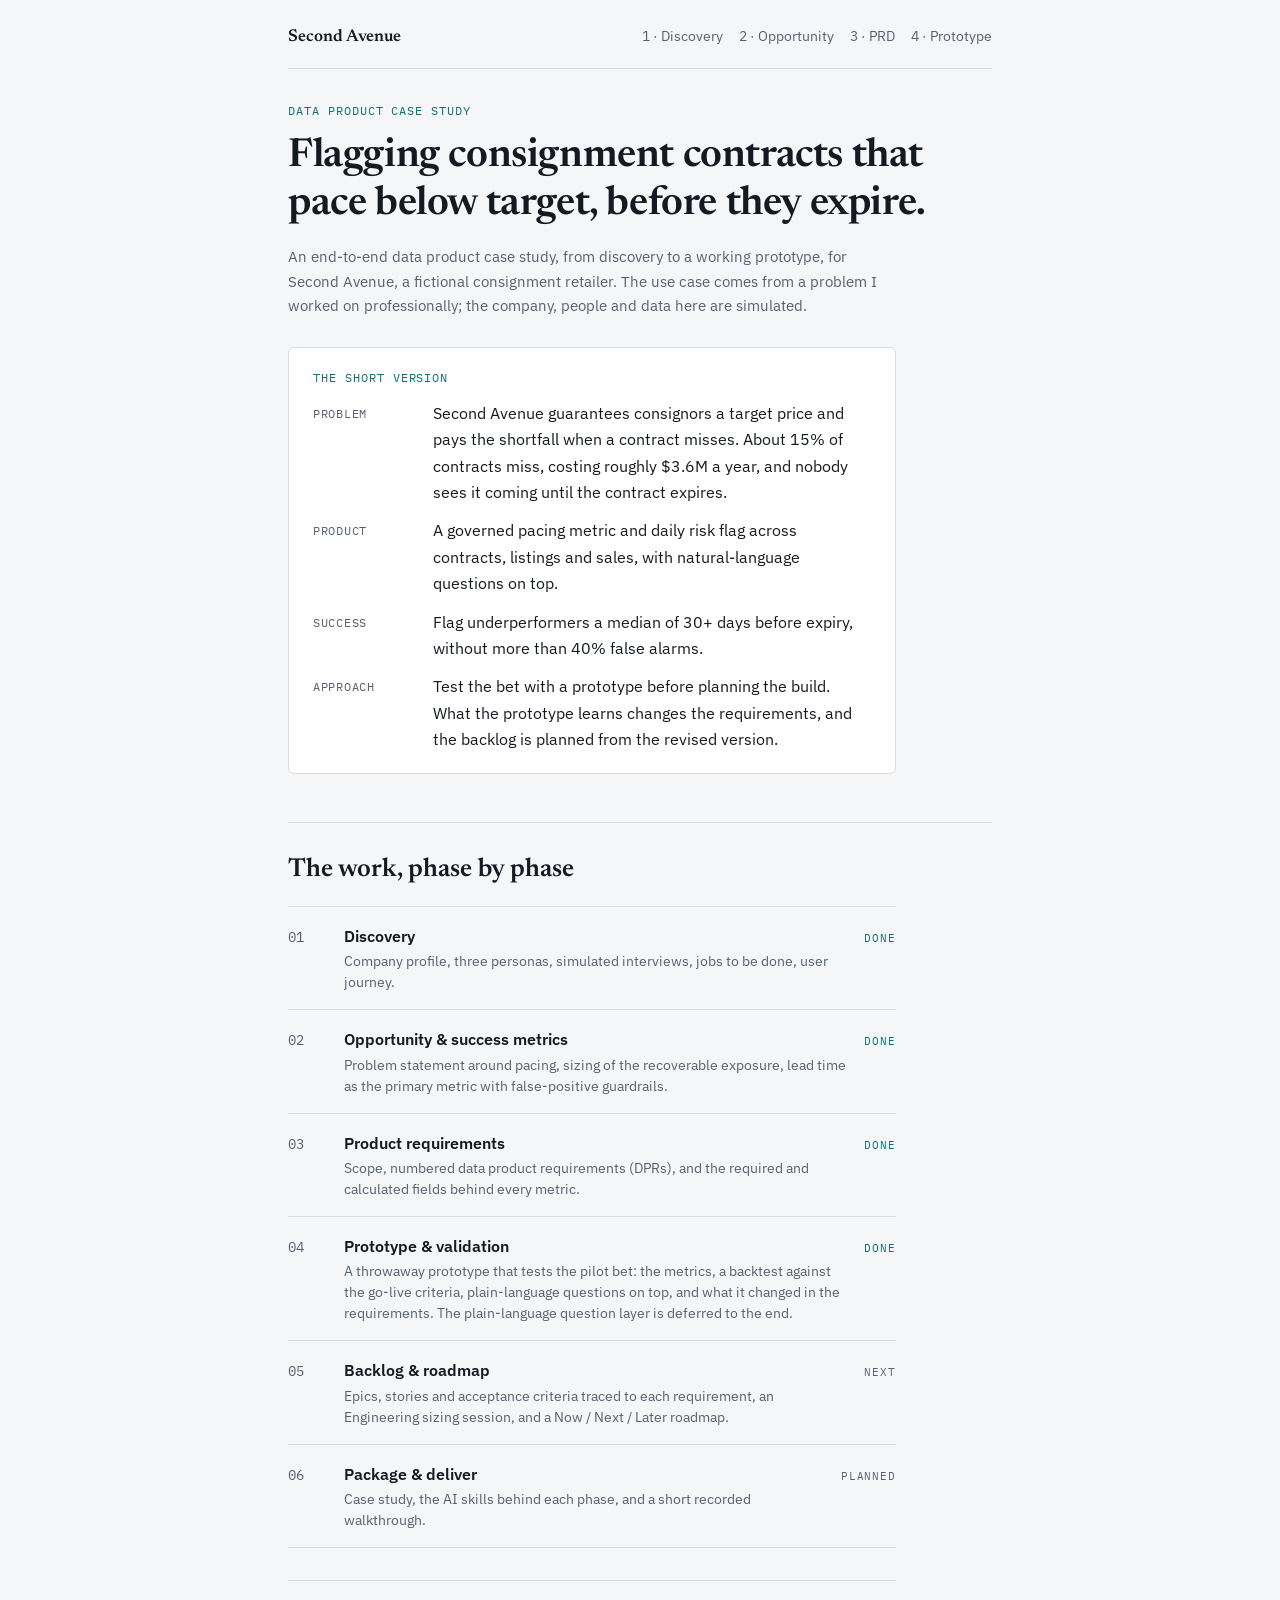
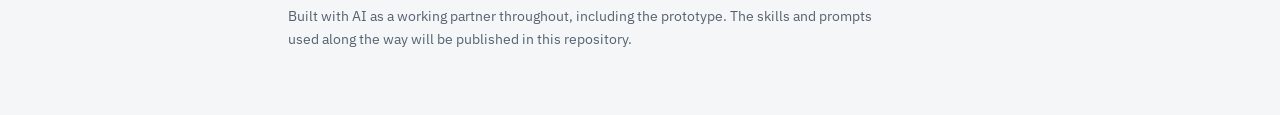
==== docs/index.html @ 183a0d91 "Defer the question layer to the end; Phase 4 done, Phase 5 next Co-Authored-By: Claude Opus 5.5 <nor" ====
<!doctype html>
<html lang="en">
<head>
<meta charset="utf-8">
<meta name="viewport" content="width=device-width, initial-scale=1">
<title>Second Avenue | Data product case study</title>
<meta name="description" content="A data product case study, from discovery to a working prototype: flagging consignment contracts that pace below target before they expire.">
<link rel="preconnect" href="https://fonts.googleapis.com">
<link rel="preconnect" href="https://fonts.gstatic.com" crossorigin>
<link rel="stylesheet" href="https://fonts.googleapis.com/css2?family=IBM+Plex+Mono:wght@400;500&family=IBM+Plex+Sans:wght@400;500;600&family=Newsreader:opsz,wght@6..72,500;6..72,600&display=swap">
<link rel="stylesheet" href="assets/site.css">
<style>
.phases { list-style: none; padding: 0; margin: 0; display: flex; flex-direction: column; gap: 0; border-top: 1px solid var(--rule); }
.phases li { display: grid; grid-template-columns: 2.5rem minmax(0, 1fr) auto; gap: 0.25rem 1rem; padding: 1rem 0; border-bottom: 1px solid var(--rule); align-items: baseline; }
.phases .n { font-family: var(--font-mono); font-size: 0.875rem; color: var(--muted); }
.phases .t { font-weight: 600; }
.phases .t a { color: var(--fg); text-decoration: none; }
.phases .t a:hover { color: var(--accent); }
.phases .d { display: block; font-size: 0.875rem; color: var(--muted); line-height: 1.5; margin-top: 0.125rem; font-weight: 400; }
.phases .s { font-family: var(--font-mono); font-size: 0.6875rem; letter-spacing: 0.08em; text-transform: uppercase; color: var(--muted); white-space: nowrap; }
.phases .s.done { color: var(--accent); }
</style>
</head>
<body>
<main class="page">
  <nav class="sitenav" aria-label="Case study">
    <a class="home" href="index.html">Second Avenue</a>
    <a href="phase-1-discovery.html">1 · Discovery</a>
    <a href="phase-2-opportunity.html">2 · Opportunity</a>
    <a href="phase-3-prd.html">3 · PRD</a>
    <a href="phase-4-prototype.html">4 · Prototype</a>
  </nav>

  <header>
    <p class="eyebrow">Data product case study</p>
    <h1>Flagging consignment contracts that pace below target, before they expire.</h1>
    <p class="note">An end-to-end data product case study, from discovery to a working prototype, for Second Avenue, a fictional consignment retailer. The use case comes from a problem I worked on professionally; the company, people and data here are simulated.</p>
  </header>

  <aside class="tldr" aria-labelledby="tldr-h">
    <p class="label" id="tldr-h">The short version</p>
    <dl>
      <dt>Problem</dt>
      <dd>Second Avenue guarantees consignors a target price and pays the shortfall when a contract misses. About 15% of contracts miss, costing roughly $3.6M a year, and nobody sees it coming until the contract expires.</dd>
      <dt>Product</dt>
      <dd>A governed pacing metric and daily risk flag across contracts, listings and sales, with natural-language questions on top.</dd>
      <dt>Success</dt>
      <dd>Flag underperformers a median of 30+ days before expiry, without more than 40% false alarms.</dd>
      <dt>Approach</dt>
      <dd>Test the bet with a prototype before planning the build. What the prototype learns changes the requirements, and the backlog is planned from the revised version.</dd>
    </dl>
  </aside>

  <section class="section" aria-labelledby="phases-h">
    <h2 id="phases-h">The work, phase by phase</h2>
    <ol class="phases">
      <li><span class="n">01</span><span class="t"><a href="phase-1-discovery.html">Discovery</a><span class="d">Company profile, three personas, simulated interviews, jobs to be done, user journey.</span></span><span class="s done">Done</span></li>
      <li><span class="n">02</span><span class="t"><a href="phase-2-opportunity.html">Opportunity &amp; success metrics</a><span class="d">Problem statement around pacing, sizing of the recoverable exposure, lead time as the primary metric with false-positive guardrails.</span></span><span class="s done">Done</span></li>
      <li><span class="n">03</span><span class="t"><a href="phase-3-prd.html">Product requirements</a><span class="d">Scope, numbered data product requirements (DPRs), and the required and calculated fields behind every metric.</span></span><span class="s done">Done</span></li>
      <li><span class="n">04</span><span class="t"><a href="phase-4-prototype.html">Prototype &amp; validation</a><span class="d">A throwaway prototype that tests the pilot bet: the metrics, a backtest against the go-live criteria, plain-language questions on top, and what it changed in the requirements. The plain-language question layer is deferred to the end.</span></span><span class="s done">Done</span></li>
      <li><span class="n">05</span><span class="t">Backlog &amp; roadmap<span class="d">Epics, stories and acceptance criteria traced to each requirement, an Engineering sizing session, and a Now / Next / Later roadmap.</span></span><span class="s">Next</span></li>
      <li><span class="n">06</span><span class="t">Package &amp; deliver<span class="d">Case study, the AI skills behind each phase, and a short recorded walkthrough.</span></span><span class="s">Planned</span></li>
    </ol>
  </section>

  <p class="foot">Built with AI as a working partner throughout, including the prototype. The skills and prompts used along the way will be published in this repository.</p>
</main>
</body>
</html>
---- docs/assets/site.css ----
/* Second Avenue case study: shared styles for every phase page.
   One reading column for argument, full column width for tables and figures, numbers in mono. */
:root {
  --bg: #F4F6F8;
  --surface: #FFFFFF;
  --fg: #151A22;
  --muted: #566170;
  --rule: #D6DCE4;
  --accent: #0E6F73;
  --accent-soft: #DDF0F0;
  --risk: #B8412B;
  --risk-soft: #F8E4DF;
  --bar-total: #9DA9B8;
  --font-display: "Newsreader", Georgia, "Times New Roman", serif;
  --font-body: "IBM Plex Sans", system-ui, -apple-system, "Segoe UI", sans-serif;
  --font-mono: "IBM Plex Mono", ui-monospace, "SFMono-Regular", Menlo, Consolas, monospace;
  color-scheme: light;
}
@media (prefers-color-scheme: dark) {
  :root:not([data-theme="light"]) {
    --bg: #0E1319; --surface: #161D26; --fg: #E7ECF2; --muted: #9AA6B5; --rule: #273241;
    --accent: #52C4C4; --accent-soft: #12302F; --risk: #F0876F; --risk-soft: #3A1E18; --bar-total: #4A586B;
    color-scheme: dark;
  }
}
:root[data-theme="dark"] {
  --bg: #0E1319; --surface: #161D26; --fg: #E7ECF2; --muted: #9AA6B5; --rule: #273241;
  --accent: #52C4C4; --accent-soft: #12302F; --risk: #F0876F; --risk-soft: #3A1E18; --bar-total: #4A586B;
  color-scheme: dark;
}

*, *::before, *::after { box-sizing: border-box; }
html { -webkit-text-size-adjust: 100%; }
body { margin: 0; background: var(--bg); color: var(--fg); font-family: var(--font-body); font-size: 16px; line-height: 1.65; }
img, svg { max-width: 100%; }
.page { width: 100%; max-width: 46rem; margin: 0 auto; padding: 1.5rem 16px 4rem; }

/* Site nav */
.sitenav { display: flex; flex-wrap: wrap; gap: 0.25rem 1rem; align-items: baseline; padding-bottom: 1rem; margin-bottom: 2rem; border-bottom: 1px solid var(--rule); font-size: 0.875rem; }
.sitenav .home { font-family: var(--font-display); font-weight: 600; font-size: 1.0625rem; color: var(--fg); text-decoration: none; margin-right: auto; }
.sitenav a { color: var(--muted); text-decoration: none; }
.sitenav a:hover { color: var(--accent); }
.sitenav a[aria-current="page"] { color: var(--accent); font-weight: 500; }

.eyebrow { font-family: var(--font-mono); font-size: 0.75rem; letter-spacing: 0.08em; text-transform: uppercase; color: var(--accent); margin: 0 0 0.75rem; }
h1, h2, h3 { font-family: var(--font-display); font-weight: 600; text-wrap: balance; margin: 0; line-height: 1.2; }
h1 { font-size: clamp(1.75rem, 5.2vw, 2.5rem); letter-spacing: -0.01em; }
h2 { font-size: 1.625rem; padding-top: 2rem; border-top: 1px solid var(--rule); }
h3 { font-size: 1.125rem; font-weight: 500; }
h4 { font-size: 0.9375rem; font-weight: 600; margin: 0; }
p { margin: 0; }
a { color: var(--accent); text-underline-offset: 0.15em; }
a:focus-visible, button:focus-visible, summary:focus-visible { outline: 2px solid var(--accent); outline-offset: 3px; }
strong { font-weight: 600; }

.note { color: var(--muted); font-size: 0.9375rem; margin-top: 1rem; max-width: 38rem; }
.section { display: flex; flex-direction: column; gap: 1rem; margin-top: 3rem; }
.section > p, .section > ul, .section > ol, .section > h3 { max-width: 38rem; }
.section > h3 { margin-top: 0.75rem; }
.section > h2 { margin-bottom: 0.25rem; }

/* TL;DR panel */
.tldr { margin-top: 1.75rem; background: var(--surface); border: 1px solid var(--rule); border-radius: 6px; padding: 1.25rem 1.5rem; max-width: 38rem; }
.tldr .label { font-family: var(--font-mono); font-size: 0.75rem; letter-spacing: 0.08em; text-transform: uppercase; color: var(--accent); margin: 0 0 0.75rem; }
.tldr dl { display: grid; grid-template-columns: 6.5rem minmax(0, 1fr); gap: 0.75rem 1rem; margin: 0; }
.tldr dt { font-family: var(--font-mono); font-size: 0.75rem; letter-spacing: 0.06em; text-transform: uppercase; color: var(--muted); padding-top: 0.25rem; }
.tldr dd { margin: 0; min-width: 0; }
@media (max-width: 34rem) { .tldr dl { grid-template-columns: minmax(0, 1fr); gap: 0.125rem; } .tldr dd { margin-bottom: 0.75rem; } .tldr dd:last-child { margin-bottom: 0; } }

/* Callouts */
/* Revision panel: what changed on a page after later evidence */
.revision { margin-top: 1rem; border-left: 3px solid var(--accent); background: var(--accent-soft); border-radius: 0 6px 6px 0; padding: 1rem 1.25rem; max-width: 38rem; display: flex; flex-direction: column; gap: 0.5rem; font-size: 0.9375rem; }
.revision .label { font-family: var(--font-mono); font-size: 0.75rem; letter-spacing: 0.08em; text-transform: uppercase; color: var(--accent); margin: 0; }
.revision ul { gap: 0.25rem; }
.revision.archived { margin: 0 0 1.5rem; border-left-color: var(--muted); background: var(--surface); }
.revision.archived .label { color: var(--muted); }

.hmw { background: var(--accent-soft); padding: 1.25rem 1.5rem; border-radius: 4px; max-width: 38rem; margin-top: 0.5rem; }
.hmw .lead { color: var(--accent); }
.hmw p { font-family: var(--font-display); font-size: 1.25rem; line-height: 1.45; font-weight: 500; }
blockquote { margin: 0; padding: 0.25rem 0 0.25rem 1.25rem; border-left: 3px solid var(--accent); max-width: 38rem; }
blockquote p { font-family: var(--font-display); font-size: 1.1875rem; line-height: 1.5; }
.takeaway { color: var(--muted); font-size: 0.9375rem; max-width: 38rem; }

/* Cards */
.cards { display: grid; grid-template-columns: repeat(auto-fit, minmax(13rem, 1fr)); gap: 0.75rem; }
.card { background: var(--surface); border: 1px solid var(--rule); border-radius: 6px; padding: 1rem 1.125rem; display: flex; flex-direction: column; gap: 0.5rem; min-width: 0; }
.card .tag { font-family: var(--font-mono); font-size: 0.6875rem; letter-spacing: 0.08em; text-transform: uppercase; color: var(--muted); }
.card p, .card li { font-size: 0.9375rem; }
.card ul { gap: 0.25rem; }

/* Tables */
.scroll { overflow-x: auto; max-width: 100%; }
table { border-collapse: collapse; width: 100%; font-size: 0.9375rem; }
th, td { text-align: left; padding: 0.625rem 1rem 0.625rem 0; border-bottom: 1px solid var(--rule); vertical-align: top; }
th { font-family: var(--font-mono); font-size: 0.75rem; letter-spacing: 0.06em; text-transform: uppercase; font-weight: 500; color: var(--muted); }
td.num, th.num { text-align: right; font-family: var(--font-mono); font-variant-numeric: tabular-nums; white-space: nowrap; padding-right: 0; }
td.how { color: var(--muted); }
th.how, td.how { padding-left: 1.5rem; }
td code, p code, li code { font-family: var(--font-mono); font-size: 0.8125rem; background: var(--surface); border: 1px solid var(--rule); border-radius: 3px; padding: 0 0.25rem; }

ul, ol { padding-left: 1.25rem; margin: 0; display: flex; flex-direction: column; gap: 0.5rem; }
details { max-width: 100%; border: 1px solid var(--rule); border-radius: 6px; background: var(--surface); }
summary { cursor: pointer; padding: 0.75rem 1rem; font-weight: 500; font-size: 0.9375rem; }
details > .inner { padding: 0 1rem 1rem; display: flex; flex-direction: column; gap: 1rem; }
pre { margin: 0; padding: 0 1rem 1rem; overflow-x: auto; font-family: var(--font-mono); font-size: 0.8125rem; line-height: 1.6; }

figure { margin: 0; display: flex; flex-direction: column; gap: 0.5rem; }
figcaption, .caption { font-size: 0.8125rem; color: var(--muted); }

/* Phase navigation at the foot of each page */
.pager { display: grid; grid-template-columns: 1fr 1fr; gap: 0.75rem; margin-top: 3rem; }
.pager a { display: flex; flex-direction: column; gap: 0.125rem; padding: 0.875rem 1rem; border: 1px solid var(--rule); border-radius: 6px; background: var(--surface); text-decoration: none; color: var(--fg); min-width: 0; }
.pager a:hover { border-color: var(--accent); }
.pager .dir { font-family: var(--font-mono); font-size: 0.6875rem; letter-spacing: 0.08em; text-transform: uppercase; color: var(--muted); }
.pager .next { text-align: right; grid-column: 2; }
.foot { margin-top: 2rem; padding-top: 1.5rem; border-top: 1px solid var(--rule); color: var(--muted); font-size: 0.875rem; max-width: 38rem; }
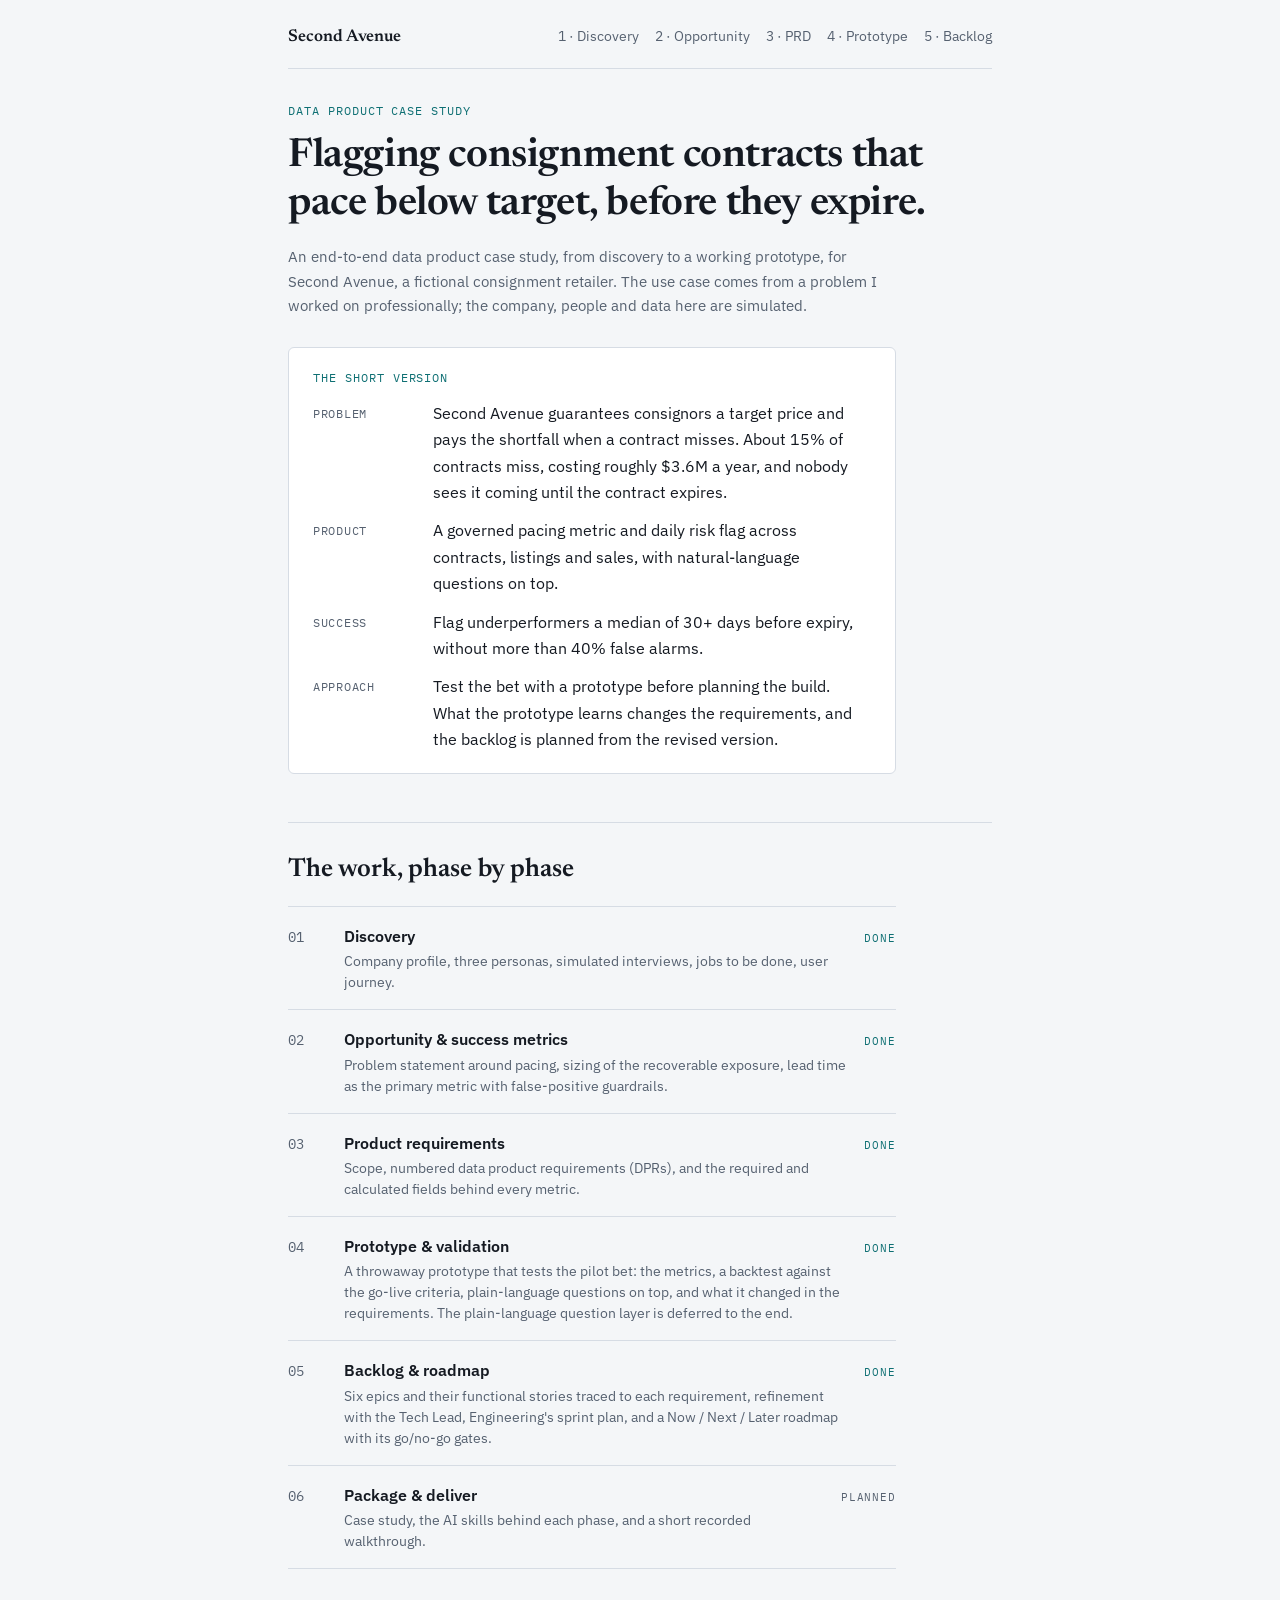
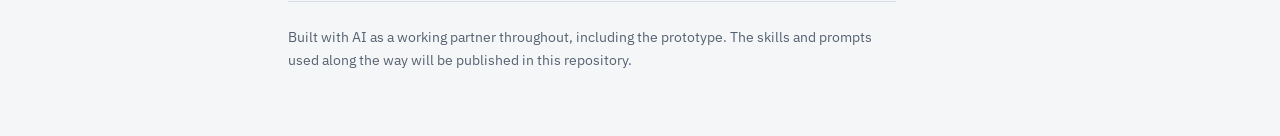
==== commit 8c5eee17: "Phase 5: backlog and roadmap Six epics and fifteen functional stories planned from the revised PRD, " ====
--- a/docs/index.html
+++ b/docs/index.html
@@ -29,6 +29,7 @@
     <a href="phase-2-opportunity.html">2 · Opportunity</a>
     <a href="phase-3-prd.html">3 · PRD</a>
     <a href="phase-4-prototype.html">4 · Prototype</a>
+    <a href="phase-5-backlog-roadmap.html">5 · Backlog</a>
   </nav>
 
   <header>
@@ -58,7 +59,7 @@
       <li><span class="n">02</span><span class="t"><a href="phase-2-opportunity.html">Opportunity &amp; success metrics</a><span class="d">Problem statement around pacing, sizing of the recoverable exposure, lead time as the primary metric with false-positive guardrails.</span></span><span class="s done">Done</span></li>
       <li><span class="n">03</span><span class="t"><a href="phase-3-prd.html">Product requirements</a><span class="d">Scope, numbered data product requirements (DPRs), and the required and calculated fields behind every metric.</span></span><span class="s done">Done</span></li>
       <li><span class="n">04</span><span class="t"><a href="phase-4-prototype.html">Prototype &amp; validation</a><span class="d">A throwaway prototype that tests the pilot bet: the metrics, a backtest against the go-live criteria, plain-language questions on top, and what it changed in the requirements. The plain-language question layer is deferred to the end.</span></span><span class="s done">Done</span></li>
-      <li><span class="n">05</span><span class="t">Backlog &amp; roadmap<span class="d">Epics, stories and acceptance criteria traced to each requirement, an Engineering sizing session, and a Now / Next / Later roadmap.</span></span><span class="s">Next</span></li>
+      <li><span class="n">05</span><span class="t"><a href="phase-5-backlog-roadmap.html">Backlog &amp; roadmap</a><span class="d">Six epics and their functional stories traced to each requirement, refinement with the Tech Lead, Engineering's sprint plan, and a Now / Next / Later roadmap with its go/no-go gates.</span></span><span class="s done">Done</span></li>
       <li><span class="n">06</span><span class="t">Package &amp; deliver<span class="d">Case study, the AI skills behind each phase, and a short recorded walkthrough.</span></span><span class="s">Planned</span></li>
     </ol>
   </section>
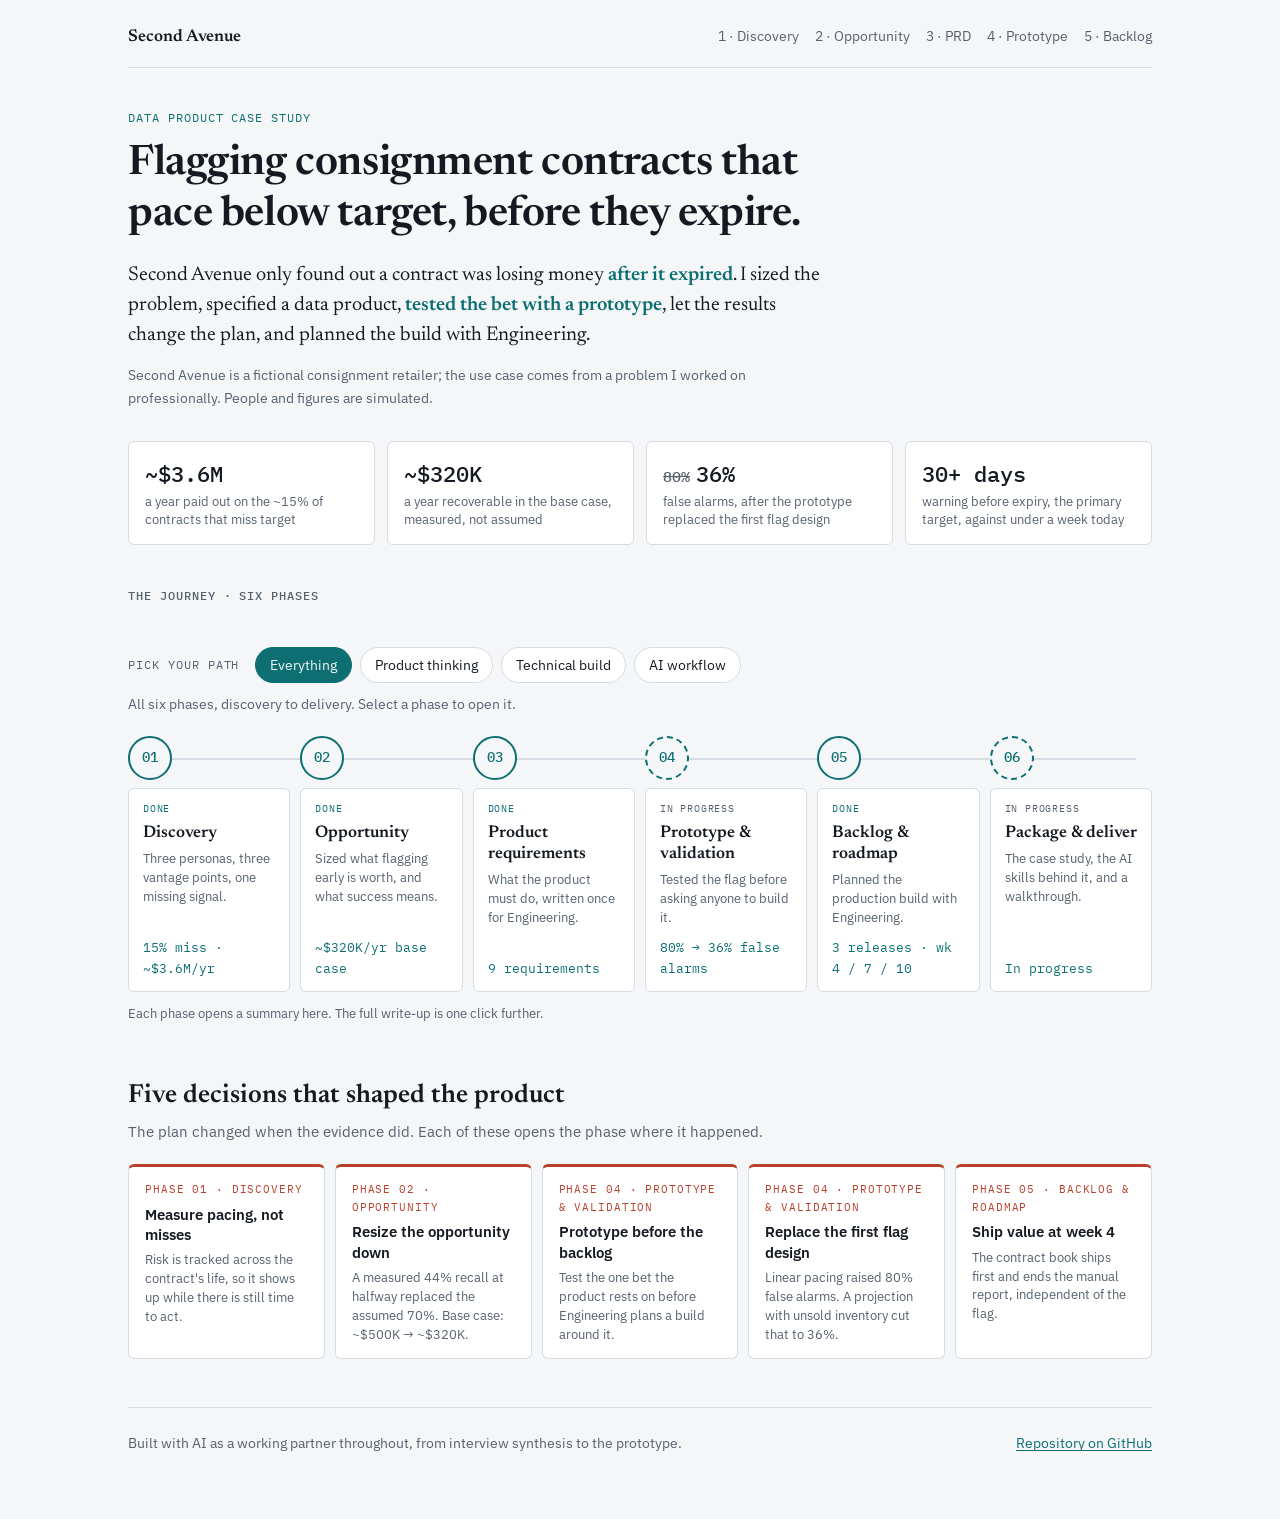
==== commit fea0c64d: "Landing page: journey map with expandable phases, reading paths and key decisions Co-Authored-By: Cl" ====
--- a/docs/index.html
+++ b/docs/index.html
@@ -3,22 +3,155 @@
 <head>
 <meta charset="utf-8">
 <meta name="viewport" content="width=device-width, initial-scale=1">
-<title>Second Avenue | Data product case study</title>
+<title>Second Avenue Case Study</title>
 <meta name="description" content="A data product case study, from discovery to a working prototype: flagging consignment contracts that pace below target before they expire.">
 <link rel="preconnect" href="https://fonts.googleapis.com">
 <link rel="preconnect" href="https://fonts.gstatic.com" crossorigin>
 <link rel="stylesheet" href="https://fonts.googleapis.com/css2?family=IBM+Plex+Mono:wght@400;500&family=IBM+Plex+Sans:wght@400;500;600&family=Newsreader:opsz,wght@6..72,500;6..72,600&display=swap">
-<link rel="stylesheet" href="assets/site.css">
 <style>
-.phases { list-style: none; padding: 0; margin: 0; display: flex; flex-direction: column; gap: 0; border-top: 1px solid var(--rule); }
-.phases li { display: grid; grid-template-columns: 2.5rem minmax(0, 1fr) auto; gap: 0.25rem 1rem; padding: 1rem 0; border-bottom: 1px solid var(--rule); align-items: baseline; }
-.phases .n { font-family: var(--font-mono); font-size: 0.875rem; color: var(--muted); }
-.phases .t { font-weight: 600; }
-.phases .t a { color: var(--fg); text-decoration: none; }
-.phases .t a:hover { color: var(--accent); }
-.phases .d { display: block; font-size: 0.875rem; color: var(--muted); line-height: 1.5; margin-top: 0.125rem; font-weight: 400; }
-.phases .s { font-family: var(--font-mono); font-size: 0.6875rem; letter-spacing: 0.08em; text-transform: uppercase; color: var(--muted); white-space: nowrap; }
-.phases .s.done { color: var(--accent); }
+/* Tokens match assets/site.css so the landing page and phase pages read as one site. */
+:root {
+  --bg: #F4F6F8; --surface: #FFFFFF; --fg: #151A22; --muted: #566170; --rule: #D6DCE4;
+  --accent: #0E6F73; --accent-soft: #DDF0F0; --risk: #B8412B; --risk-soft: #F8E4DF;
+  --font-display: "Newsreader", Georgia, "Times New Roman", serif;
+  --font-body: "IBM Plex Sans", system-ui, -apple-system, "Segoe UI", sans-serif;
+  --font-mono: "IBM Plex Mono", ui-monospace, "SFMono-Regular", Menlo, Consolas, monospace;
+  color-scheme: light;
+}
+@media (prefers-color-scheme: dark) {
+  :root:not([data-theme="light"]) {
+    --bg: #0E1319; --surface: #161D26; --fg: #E7ECF2; --muted: #9AA6B5; --rule: #273241;
+    --accent: #52C4C4; --accent-soft: #12302F; --risk: #F0876F; --risk-soft: #3A1E18;
+    color-scheme: dark;
+  }
+}
+:root[data-theme="dark"] {
+  --bg: #0E1319; --surface: #161D26; --fg: #E7ECF2; --muted: #9AA6B5; --rule: #273241;
+  --accent: #52C4C4; --accent-soft: #12302F; --risk: #F0876F; --risk-soft: #3A1E18;
+  color-scheme: dark;
+}
+*, *::before, *::after { box-sizing: border-box; }
+html { -webkit-text-size-adjust: 100%; }
+body { margin: 0; background: var(--bg); color: var(--fg); font-family: var(--font-body); font-size: 16px; line-height: 1.6; }
+p { margin: 0; }
+a { color: var(--accent); text-underline-offset: 0.15em; }
+a:focus-visible, button:focus-visible { outline: 2px solid var(--accent); outline-offset: 3px; }
+h1, h2, h3 { font-family: var(--font-display); font-weight: 600; text-wrap: balance; margin: 0; line-height: 1.2; }
+.mono { font-family: var(--font-mono); }
+.label { font-family: var(--font-mono); font-size: 0.75rem; letter-spacing: 0.08em; text-transform: uppercase; color: var(--muted); }
+
+.page { width: 100%; max-width: 66rem; margin: 0 auto; padding: 1.5rem 16px 4rem; }
+.sitenav { display: flex; flex-wrap: wrap; gap: 0.25rem 1rem; align-items: baseline; padding-bottom: 1rem; margin-bottom: 2.5rem; border-bottom: 1px solid var(--rule); font-size: 0.875rem; }
+.sitenav .home { font-family: var(--font-display); font-weight: 600; font-size: 1.0625rem; color: var(--fg); text-decoration: none; margin-right: auto; }
+.sitenav a { color: var(--muted); text-decoration: none; }
+.sitenav a:hover { color: var(--accent); }
+
+/* Header + story */
+.eyebrow { font-family: var(--font-mono); font-size: 0.75rem; letter-spacing: 0.08em; text-transform: uppercase; color: var(--accent); margin-bottom: 0.75rem; }
+h1 { font-size: clamp(1.75rem, 4.6vw, 2.625rem); letter-spacing: -0.01em; max-width: 44rem; }
+.story { margin-top: 1.25rem; max-width: 44rem; font-family: var(--font-display); font-size: 1.25rem; line-height: 1.5; color: var(--fg); }
+.story b { font-weight: 600; color: var(--accent); }
+.fine { margin-top: 0.875rem; color: var(--muted); font-size: 0.875rem; max-width: 44rem; }
+
+/* Headline numbers */
+.kpis { display: grid; grid-template-columns: repeat(4, minmax(0, 1fr)); gap: 0.75rem; margin-top: 2rem; }
+.kpi { background: var(--surface); border: 1px solid var(--rule); border-radius: 6px; padding: 0.875rem 1rem; min-width: 0; }
+.kpi .v { font-family: var(--font-mono); font-size: 1.375rem; font-weight: 500; font-variant-numeric: tabular-nums; }
+.kpi .v .was { color: var(--muted); font-size: 0.9375rem; text-decoration: line-through; margin-right: 0.375rem; }
+.kpi .k { font-size: 0.8125rem; color: var(--muted); line-height: 1.4; margin-top: 0.125rem; }
+@media (max-width: 52rem) { .kpis { grid-template-columns: repeat(2, minmax(0, 1fr)); } }
+
+/* Path picker */
+.paths { margin-top: 2.75rem; display: flex; flex-wrap: wrap; align-items: center; gap: 0.5rem; }
+.paths .label { margin-right: 0.5rem; }
+.chip { font: inherit; font-size: 0.875rem; padding: 0.375rem 0.875rem; border-radius: 999px; border: 1px solid var(--rule); background: var(--surface); color: var(--fg); cursor: pointer; }
+.chip:hover { border-color: var(--accent); }
+.chip[aria-pressed="true"] { background: var(--accent); border-color: var(--accent); color: var(--bg); }
+.path-note { margin-top: 0.625rem; font-size: 0.875rem; color: var(--muted); min-height: 1.4em; }
+
+/* Journey track */
+.track { list-style: none; margin: 1.25rem 0 0; padding: 0; display: grid; grid-template-columns: repeat(6, minmax(0, 1fr)); gap: 0.625rem; position: relative; }
+.track::before { content: ""; position: absolute; left: 1rem; right: 1rem; top: 1.375rem; height: 2px; background: var(--rule); z-index: 0; }
+.node { position: relative; z-index: 1; min-width: 0; transition: opacity 0.2s; }
+.node button { all: unset; box-sizing: border-box; cursor: pointer; display: flex; flex-direction: column; gap: 0.5rem; width: 100%; height: 100%; }
+.node .dot { width: 2.75rem; height: 2.75rem; border-radius: 50%; display: grid; place-items: center; background: var(--bg); border: 2px solid var(--accent); color: var(--accent); font-family: var(--font-mono); font-size: 0.875rem; font-weight: 500; }
+.node[data-status="active"] .dot { border-style: dashed; }
+.node .body { background: var(--surface); border: 1px solid var(--rule); border-radius: 6px; padding: 0.75rem 0.875rem; display: flex; flex-direction: column; gap: 0.375rem; flex: 1; }
+.node .name { font-family: var(--font-display); font-weight: 600; font-size: 1.0625rem; line-height: 1.25; }
+.node .out { font-size: 0.8125rem; color: var(--muted); line-height: 1.45; }
+.node .num { font-family: var(--font-mono); font-size: 0.8125rem; color: var(--accent); font-variant-numeric: tabular-nums; margin-top: auto; padding-top: 0.25rem; }
+.node .st { font-family: var(--font-mono); font-size: 0.625rem; letter-spacing: 0.08em; text-transform: uppercase; color: var(--muted); }
+.node[data-status="done"] .st { color: var(--accent); }
+.node button:hover .body { border-color: var(--accent); }
+.node button[aria-expanded="true"] .body { border-color: var(--accent); box-shadow: 0 0 0 1px var(--accent); }
+.node button[aria-expanded="true"] .dot { background: var(--accent); color: var(--bg); }
+.node.dim { opacity: 0.35; }
+.hint { margin-top: 0.75rem; font-size: 0.8125rem; color: var(--muted); }
+
+/* Expanded panel */
+.panel { position: relative; z-index: 2; margin-top: 1rem; background: var(--surface); border: 1px solid var(--accent); border-radius: 8px; padding: 1.5rem; display: grid; grid-template-columns: minmax(0, 1.25fr) minmax(0, 1fr); gap: 1.5rem 2rem; }
+.panel[hidden] { display: none; }
+.panel .head { grid-column: 1 / -1; display: flex; align-items: baseline; justify-content: space-between; gap: 1rem; }
+.panel h2 { font-size: 1.5rem; }
+.panel .close { font: inherit; font-size: 0.8125rem; background: none; border: 1px solid var(--rule); color: var(--muted); border-radius: 4px; padding: 0.25rem 0.625rem; cursor: pointer; flex-shrink: 0; }
+.panel .close:hover { color: var(--fg); border-color: var(--fg); }
+.panel h3 { font-family: var(--font-mono); font-size: 0.75rem; letter-spacing: 0.08em; text-transform: uppercase; color: var(--muted); font-weight: 500; margin-bottom: 0.5rem; }
+.panel ul { margin: 0; padding-left: 1.125rem; display: flex; flex-direction: column; gap: 0.375rem; font-size: 0.9375rem; }
+.panel .col { display: flex; flex-direction: column; gap: 1.25rem; min-width: 0; }
+.pivot { border-left: 3px solid var(--risk); background: var(--risk-soft); border-radius: 0 6px 6px 0; padding: 0.875rem 1rem; font-size: 0.9375rem; }
+.pivot .label { color: var(--risk); display: block; margin-bottom: 0.25rem; }
+.links { display: flex; flex-direction: column; gap: 0.375rem; font-size: 0.9375rem; }
+.links a { display: flex; justify-content: space-between; gap: 0.75rem; padding: 0.5rem 0.75rem; border: 1px solid var(--rule); border-radius: 4px; text-decoration: none; color: var(--fg); }
+.links a:hover { border-color: var(--accent); color: var(--accent); }
+.links a .kind { font-family: var(--font-mono); font-size: 0.6875rem; letter-spacing: 0.06em; text-transform: uppercase; color: var(--muted); align-self: center; white-space: nowrap; }
+.links .todo { padding: 0.5rem 0.75rem; border: 1px dashed var(--rule); border-radius: 4px; color: var(--muted); }
+.panel .nav { grid-column: 1 / -1; display: flex; justify-content: space-between; gap: 1rem; border-top: 1px solid var(--rule); padding-top: 1rem; }
+.panel .nav button { font: inherit; font-size: 0.875rem; background: none; border: none; color: var(--accent); cursor: pointer; padding: 0; }
+.panel .nav button[disabled] { visibility: hidden; }
+
+/* Mini visuals inside panels */
+.mini { display: flex; flex-direction: column; gap: 0.5rem; }
+.bars { display: flex; flex-direction: column; gap: 0.375rem; }
+.bar { display: grid; grid-template-columns: 7.5rem minmax(0, 1fr) 3.25rem; gap: 0.5rem; align-items: center; font-size: 0.8125rem; }
+.bar .track-b { height: 0.625rem; background: var(--bg); border-radius: 3px; overflow: hidden; }
+.bar .fill { height: 100%; background: var(--accent); border-radius: 3px; }
+.bar .fill.bad { background: var(--risk); }
+.bar .val { font-family: var(--font-mono); text-align: right; font-variant-numeric: tabular-nums; }
+.funnel { display: flex; align-items: stretch; gap: 0.25rem; font-size: 0.75rem; }
+.funnel div { flex: 1; background: var(--accent-soft); border-radius: 4px; padding: 0.5rem; text-align: center; display: flex; flex-direction: column; justify-content: center; min-width: 0; }
+.funnel b { font-family: var(--font-mono); font-size: 0.9375rem; font-weight: 500; color: var(--accent); }
+.releases { display: grid; grid-template-columns: repeat(10, minmax(0, 1fr)); gap: 2px; font-size: 0.6875rem; }
+.releases .wk { height: 0.75rem; background: var(--bg); border-radius: 2px; }
+.releases .wk.on { background: var(--accent-soft); }
+.releases .wk.ship { background: var(--accent); }
+.rel-key { display: grid; grid-template-columns: repeat(3, minmax(0, 1fr)); gap: 0.5rem; font-size: 0.75rem; color: var(--muted); }
+.rel-key b { display: block; font-family: var(--font-mono); color: var(--fg); font-weight: 500; }
+
+/* Decisions thread */
+.decisions { margin-top: 3.5rem; }
+.decisions h2 { font-size: 1.625rem; }
+.decisions .sub { color: var(--muted); font-size: 0.9375rem; margin-top: 0.5rem; max-width: 44rem; }
+.dlist { list-style: none; margin: 1.25rem 0 0; padding: 0; display: grid; grid-template-columns: repeat(5, minmax(0, 1fr)); gap: 0.625rem; }
+.dlist button { all: unset; box-sizing: border-box; cursor: pointer; display: flex; flex-direction: column; gap: 0.375rem; height: 100%; width: 100%; padding: 0.875rem 1rem; background: var(--surface); border: 1px solid var(--rule); border-top: 3px solid var(--risk); border-radius: 6px; }
+.dlist button:hover { border-color: var(--risk); }
+.dlist .ph { font-family: var(--font-mono); font-size: 0.6875rem; letter-spacing: 0.08em; text-transform: uppercase; color: var(--risk); }
+.dlist .t { font-weight: 600; font-size: 0.9375rem; line-height: 1.35; }
+.dlist .w { font-size: 0.8125rem; color: var(--muted); line-height: 1.45; }
+@media (max-width: 60rem) { .dlist { grid-template-columns: repeat(2, minmax(0, 1fr)); } }
+
+.foot { margin-top: 3rem; padding-top: 1.5rem; border-top: 1px solid var(--rule); color: var(--muted); font-size: 0.875rem; display: flex; flex-wrap: wrap; gap: 0.5rem 1.5rem; justify-content: space-between; }
+
+/* Narrow screens: the track becomes a vertical timeline and the panel opens under the tapped phase */
+@media (max-width: 52rem) {
+  .track { grid-template-columns: minmax(0, 1fr); gap: 0.5rem; }
+  .track::before { left: 1.375rem; right: auto; top: 1rem; bottom: 1rem; width: 2px; height: auto; }
+  .node button { flex-direction: row; align-items: stretch; gap: 0.75rem; }
+  .node .dot { flex-shrink: 0; }
+  .panel { grid-template-columns: minmax(0, 1fr); padding: 1.25rem; margin: 0.25rem 0 0.5rem; }
+  .bar { grid-template-columns: 6rem minmax(0, 1fr) 3rem; }
+}
+@media (max-width: 30rem) { .dlist { grid-template-columns: minmax(0, 1fr); } }
+@media (prefers-reduced-motion: reduce) { .node { transition: none; } }
 </style>
 </head>
 <body>
@@ -35,36 +168,284 @@
   <header>
     <p class="eyebrow">Data product case study</p>
     <h1>Flagging consignment contracts that pace below target, before they expire.</h1>
-    <p class="note">An end-to-end data product case study, from discovery to a working prototype, for Second Avenue, a fictional consignment retailer. The use case comes from a problem I worked on professionally; the company, people and data here are simulated.</p>
+    <p class="story">Second Avenue only found out a contract was losing money <b>after it expired</b>. I sized the problem, specified a data product, <b>tested the bet with a prototype</b>, let the results change the plan, and planned the build with Engineering.</p>
+    <p class="fine">Second Avenue is a fictional consignment retailer; the use case comes from a problem I worked on professionally. People and figures are simulated.</p>
   </header>
 
-  <aside class="tldr" aria-labelledby="tldr-h">
-    <p class="label" id="tldr-h">The short version</p>
-    <dl>
-      <dt>Problem</dt>
-      <dd>Second Avenue guarantees consignors a target price and pays the shortfall when a contract misses. About 15% of contracts miss, costing roughly $3.6M a year, and nobody sees it coming until the contract expires.</dd>
-      <dt>Product</dt>
-      <dd>A governed pacing metric and daily risk flag across contracts, listings and sales, with natural-language questions on top.</dd>
-      <dt>Success</dt>
-      <dd>Flag underperformers a median of 30+ days before expiry, without more than 40% false alarms.</dd>
-      <dt>Approach</dt>
-      <dd>Test the bet with a prototype before planning the build. What the prototype learns changes the requirements, and the backlog is planned from the revised version.</dd>
-    </dl>
-  </aside>
-
-  <section class="section" aria-labelledby="phases-h">
-    <h2 id="phases-h">The work, phase by phase</h2>
-    <ol class="phases">
-      <li><span class="n">01</span><span class="t"><a href="phase-1-discovery.html">Discovery</a><span class="d">Company profile, three personas, simulated interviews, jobs to be done, user journey.</span></span><span class="s done">Done</span></li>
-      <li><span class="n">02</span><span class="t"><a href="phase-2-opportunity.html">Opportunity &amp; success metrics</a><span class="d">Problem statement around pacing, sizing of the recoverable exposure, lead time as the primary metric with false-positive guardrails.</span></span><span class="s done">Done</span></li>
-      <li><span class="n">03</span><span class="t"><a href="phase-3-prd.html">Product requirements</a><span class="d">Scope, numbered data product requirements (DPRs), and the required and calculated fields behind every metric.</span></span><span class="s done">Done</span></li>
-      <li><span class="n">04</span><span class="t"><a href="phase-4-prototype.html">Prototype &amp; validation</a><span class="d">A throwaway prototype that tests the pilot bet: the metrics, a backtest against the go-live criteria, plain-language questions on top, and what it changed in the requirements. The plain-language question layer is deferred to the end.</span></span><span class="s done">Done</span></li>
-      <li><span class="n">05</span><span class="t"><a href="phase-5-backlog-roadmap.html">Backlog &amp; roadmap</a><span class="d">Six epics and their functional stories traced to each requirement, refinement with the Tech Lead, Engineering's sprint plan, and a Now / Next / Later roadmap with its go/no-go gates.</span></span><span class="s done">Done</span></li>
-      <li><span class="n">06</span><span class="t">Package &amp; deliver<span class="d">Case study, the AI skills behind each phase, and a short recorded walkthrough.</span></span><span class="s">Planned</span></li>
-    </ol>
+  <section class="kpis" aria-label="Headline numbers">
+    <div class="kpi"><div class="v">~$3.6M</div><div class="k">a year paid out on the ~15% of contracts that miss target</div></div>
+    <div class="kpi"><div class="v">~$320K</div><div class="k">a year recoverable in the base case, measured, not assumed</div></div>
+    <div class="kpi"><div class="v"><span class="was">80%</span>36%</div><div class="k">false alarms, after the prototype replaced the first flag design</div></div>
+    <div class="kpi"><div class="v">30+ days</div><div class="k">warning before expiry, the primary target, against under a week today</div></div>
   </section>
 
-  <p class="foot">Built with AI as a working partner throughout, including the prototype. The skills and prompts used along the way will be published in this repository.</p>
+  <section aria-labelledby="journey-h">
+    <h2 id="journey-h" class="label" style="margin-top:2.75rem;font-family:var(--font-mono);font-weight:500;color:var(--muted)">The journey · six phases</h2>
+
+    <div class="paths" role="group" aria-label="Pick a path">
+      <span class="label">Pick your path</span>
+      <button class="chip" type="button" data-path="all" aria-pressed="true">Everything</button>
+      <button class="chip" type="button" data-path="product" aria-pressed="false">Product thinking</button>
+      <button class="chip" type="button" data-path="tech" aria-pressed="false">Technical build</button>
+      <button class="chip" type="button" data-path="ai" aria-pressed="false">AI workflow</button>
+    </div>
+    <p class="path-note" id="path-note" aria-live="polite">All six phases, discovery to delivery. Select a phase to open it.</p>
+
+    <ol class="track" id="track"></ol>
+    <div class="panel" id="panel" role="region" aria-labelledby="panel-h" hidden></div>
+    <p class="hint">Each phase opens a summary here. The full write-up is one click further.</p>
+  </section>
+
+  <section class="decisions" aria-labelledby="dec-h">
+    <h2 id="dec-h">Five decisions that shaped the product</h2>
+    <p class="sub">The plan changed when the evidence did. Each of these opens the phase where it happened.</p>
+    <ol class="dlist" id="dlist"></ol>
+  </section>
+
+  <footer class="foot">
+    <span>Built with AI as a working partner throughout, from interview synthesis to the prototype.</span>
+    <span><a href="https://github.com/caioluthi/portfolio">Repository on GitHub</a></span>
+  </footer>
 </main>
+
+<script>
+const REPO = "https://github.com/caioluthi/portfolio";
+const PHASES = [
+  {
+    n: "01", id: "discovery", name: "Discovery", status: "done", paths: ["product"],
+    out: "Three personas, three vantage points, one missing signal.",
+    num: "15% miss · ~$3.6M/yr",
+    did: [
+      "Profiled the company and its Risk contracts: a guaranteed target price, with the shortfall paid by Second Avenue.",
+      "Ran simulated interviews with Ops, Finance and a Data Analyst, then mapped jobs to be done and the user journey.",
+      "Found that nobody, in any role, could see a contract falling behind until it expired."
+    ],
+    pivot: "Framed risk as pacing against target over the contract's life, a leading indicator, instead of a snapshot near expiry.",
+    visual: "phase1",
+    links: [
+      ["Full discovery write-up", "phase-1-discovery.html", "Page"],
+      ["Jobs to be done", "phase-1-discovery.html#s4", "Section"],
+      ["User journey", "phase-1-discovery.html#s5", "Section"]
+    ]
+  },
+  {
+    n: "02", id: "opportunity", name: "Opportunity", status: "done", paths: ["product"],
+    out: "Sized what flagging early is worth, and what success means.",
+    num: "~$320K/yr base case",
+    did: [
+      "Wrote the problem statement and sized the recoverable exposure as a funnel with low, base and high cases.",
+      "Set the primary metric (lead time before expiry) and guardrails on false alarms and Ops workload.",
+      "Defined the pilot bet and its go-live criteria, so the prototype had something concrete to pass or fail."
+    ],
+    pivot: "After the prototype, the funnel's first step became a measured 44%, not an assumed 70%. The base case dropped from ~$500K to ~$320K, and the page says so.",
+    visual: "phase2",
+    links: [
+      ["Full opportunity page", "phase-2-opportunity.html", "Page"],
+      ["Opportunity sizing", "phase-2-opportunity.html#opportunity", "Section"],
+      ["Go-live criteria", "phase-2-opportunity.html#go-live", "Section"]
+    ]
+  },
+  {
+    n: "03", id: "prd", name: "Product requirements", status: "done", paths: ["product", "tech"],
+    out: "What the product must do, written once for Engineering.",
+    num: "9 requirements",
+    did: [
+      "Turned the opportunity into nine data product requirements (DPR-1 to DPR-9), each with a one-line reason.",
+      "Listed the required and calculated fields behind every governed metric, so the metrics live in the data product.",
+      "Kept the why on the opportunity page and the how and when with Engineering."
+    ],
+    pivot: "Revised after the prototype: the flag projects each contract's final value from unsold inventory, with watch and act tiers.",
+    visual: "phase3",
+    links: [
+      ["Full PRD", "phase-3-prd.html", "Page"],
+      ["Data product requirements", "phase-3-prd.html#dpr", "Section"],
+      ["Open questions for Engineering", "phase-3-prd.html#questions", "Section"]
+    ]
+  },
+  {
+    n: "04", id: "prototype", name: "Prototype & validation", status: "active", paths: ["tech", "ai"],
+    out: "Tested the flag before asking anyone to build it.",
+    num: "80% → 36% false alarms",
+    did: [
+      "Built a throwaway prototype in BigQuery: governed metrics on a simulated contract book and a replay of last year.",
+      "Backtested the flag against the go-live criteria, then built the Ops morning list and Finance rollups.",
+      "Added plain-language questions on top: Claude answers only through fixed, governed queries, or declines."
+    ],
+    pivot: "The simple pacing flag failed with 80% false alarms. Counting unsold inventory brought that to 36% on contracts it wasn't tuned on.",
+    visual: "phase4",
+    links: [
+      ["Full prototype write-up", "phase-4-prototype.html", "Page"],
+      ["Results", "phase-4-prototype.html#results", "Section"],
+      ["What the prototype changed", "phase-4-prototype.html#changed", "Section"],
+      ["Prototype code", REPO + "/tree/main/prototype", "GitHub"]
+    ],
+    todo: "Walkthrough video · link to come"
+  },
+  {
+    n: "05", id: "backlog", name: "Backlog & roadmap", status: "done", paths: ["product", "ai"],
+    out: "Planned the production build with Engineering.",
+    num: "3 releases · wk 4 / 7 / 10",
+    did: [
+      "Broke the revised PRD into six outcome epics and fifteen functional stories, each traced to a requirement.",
+      "Refined with the Tech Lead. Engineering owns estimates and the sprint plan; I built the roadmap on top.",
+      "Sequenced by risk, with go/no-go gates and the dependencies that can move the date."
+    ],
+    pivot: "Three releases instead of one at week 10: the contract book ships in week 4 and ends the manual report, without waiting on the flag.",
+    visual: "phase5",
+    links: [
+      ["Full backlog & roadmap", "phase-5-backlog-roadmap.html", "Page"],
+      ["Roadmap", "phase-5-backlog-roadmap.html#roadmap", "Section"],
+      ["Backlog as GitHub Issues", REPO + "/issues", "GitHub"]
+    ]
+  },
+  {
+    n: "06", id: "package", name: "Package & deliver", status: "active", paths: ["ai"],
+    out: "The case study, the AI skills behind it, and a walkthrough.",
+    num: "In progress",
+    did: [
+      "This page: one place to follow the work at whatever depth you want.",
+      "The Claude skills written along the way, each packaging one step of the workflow so it runs the same way every time.",
+      "A recorded walkthrough of the prototype answering questions in plain language."
+    ],
+    pivot: null,
+    visual: null,
+    links: [
+      ["Skills used in this case study", REPO + "/tree/main/skills", "GitHub"],
+      ["prd-to-backlog skill", REPO + "/tree/main/skills/prd-to-backlog", "GitHub"]
+    ],
+    todo: "Walkthrough video · link to come"
+  }
+];
+
+const DECISIONS = [
+  { phase: 0, t: "Measure pacing, not misses", w: "Risk is tracked across the contract's life, so it shows up while there is still time to act." },
+  { phase: 1, t: "Resize the opportunity down", w: "A measured 44% recall at halfway replaced the assumed 70%. Base case: ~$500K → ~$320K." },
+  { phase: 3, t: "Prototype before the backlog", w: "Test the one bet the product rests on before Engineering plans a build around it." },
+  { phase: 3, t: "Replace the first flag design", w: "Linear pacing raised 80% false alarms. A projection with unsold inventory cut that to 36%." },
+  { phase: 4, t: "Ship value at week 4", w: "The contract book ships first and ends the manual report, independent of the flag." }
+];
+
+const PATH_NOTES = {
+  all: "All six phases, discovery to delivery. Select a phase to open it.",
+  product: "How the problem was found, sized, specified and planned. Start with Discovery.",
+  tech: "The requirements and the prototype: governed metrics, the backtest, and the question layer.",
+  ai: "Where AI did the work alongside me: the prototype, the backlog skill, and the published skills."
+};
+
+const VISUALS = {
+  phase1: `<div class="mini"><h3>Who feels it</h3><div class="bars">
+      <div class="bar"><span>Ops</span><span class="track-b"><span class="fill bad" style="width:100%;display:block"></span></span><span class="val">late</span></div>
+      <div class="bar"><span>Finance</span><span class="track-b"><span class="fill bad" style="width:100%;display:block"></span></span><span class="val">qtrly</span></div>
+      <div class="bar"><span>Data analyst</span><span class="track-b"><span class="fill bad" style="width:100%;display:block"></span></span><span class="val">8 h</span></div>
+    </div><p class="label" style="text-transform:none;letter-spacing:0;font-family:var(--font-body);font-size:.8125rem">Ops sees risk near expiry, Finance sees it in a quarterly report, and each report costs the analyst about 8 hours by hand.</p></div>`,
+  phase2: `<div class="mini"><h3>Base-case funnel</h3><div class="funnel">
+      <div><b>~$3.6M</b>paid out</div><div><b>44%</b>flagged by halfway</div><div><b>~$320K</b>recoverable</div>
+    </div><p class="label" style="text-transform:none;letter-spacing:0;font-family:var(--font-body);font-size:.8125rem">Range $95K to $665K a year, against about $4K a year of Ops review time.</p></div>`,
+  phase3: `<div class="mini"><h3>Requirements</h3><div class="bars">
+      <div class="bar"><span>Must-have</span><span class="track-b"><span class="fill" style="width:78%;display:block"></span></span><span class="val">7</span></div>
+      <div class="bar"><span>Should-have</span><span class="track-b"><span class="fill" style="width:22%;display:block;opacity:.55"></span></span><span class="val">2</span></div>
+    </div><p class="label" style="text-transform:none;letter-spacing:0;font-family:var(--font-body);font-size:.8125rem">Every backlog story traces back to one of them.</p></div>`,
+  phase4: `<div class="mini"><h3>False alarms on unseen contracts</h3><div class="bars">
+      <div class="bar"><span>Linear pacing</span><span class="track-b"><span class="fill bad" style="width:80%;display:block"></span></span><span class="val">80%</span></div>
+      <div class="bar"><span>Projection</span><span class="track-b"><span class="fill" style="width:36%;display:block"></span></span><span class="val">36%</span></div>
+      <div class="bar"><span>Guardrail</span><span class="track-b"><span class="fill" style="width:40%;display:block;opacity:.35"></span></span><span class="val">≤40%</span></div>
+    </div></div>`,
+  phase5: `<div class="mini"><h3>Releases by week</h3><div class="releases">
+      ${Array.from({length:10},(_,i)=>`<div class="wk ${[3,6,9].includes(i)?'ship':'on'}"></div>`).join("")}
+    </div><div class="rel-key"><span><b>Week 4</b>Contract book</span><span><b>Week 7</b>Midwest pilot</span><span><b>Week 10</b>Full pilot</span></div>
+    <p class="label" style="text-transform:none;letter-spacing:0;font-family:var(--font-body);font-size:.8125rem">If last year's appraisals can't be recovered, the pilot moves to about week 20; the contract book doesn't.</p></div>`
+};
+
+const track = document.getElementById("track");
+const panel = document.getElementById("panel");
+const narrow = window.matchMedia("(max-width: 52rem)");
+let openIdx = -1;
+
+const esc = s => s.replace(/[&<>"]/g, c => ({ "&": "&amp;", "<": "&lt;", ">": "&gt;", '"': "&quot;" }[c]));
+
+PHASES.forEach((p, i) => {
+  const li = document.createElement("li");
+  li.className = "node";
+  li.dataset.status = p.status;
+  li.dataset.paths = p.paths.join(" ");
+  li.innerHTML = `<button type="button" aria-expanded="false" aria-controls="panel" id="node-${p.id}">
+      <span class="dot">${p.n}</span>
+      <span class="body">
+        <span class="st">${p.status === "done" ? "Done" : "In progress"}</span>
+        <span class="name">${esc(p.name)}</span>
+        <span class="out">${esc(p.out)}</span>
+        <span class="num">${esc(p.num)}</span>
+      </span></button>`;
+  li.querySelector("button").addEventListener("click", () => toggle(i));
+  track.appendChild(li);
+});
+
+function render(i) {
+  const p = PHASES[i];
+  const links = p.links.map(([t, h, k]) =>
+    `<a href="${h}"${h.startsWith("http") ? ' target="_blank" rel="noopener"' : ""}><span>${esc(t)}</span><span class="kind">${k}${h.startsWith("http") ? " ↗" : " →"}</span></a>`).join("");
+  panel.innerHTML = `
+    <div class="head"><h2 id="panel-h"><span class="mono" style="color:var(--accent);font-size:1rem;margin-right:.5rem">${p.n}</span>${esc(p.name)}</h2>
+      <button class="close" type="button">Close</button></div>
+    <div class="col">
+      <div><h3>What I did</h3><ul>${p.did.map(d => `<li>${esc(d)}</li>`).join("")}</ul></div>
+      ${p.pivot ? `<div class="pivot"><span class="label">Key decision</span>${esc(p.pivot)}</div>` : ""}
+    </div>
+    <div class="col">
+      ${p.visual ? VISUALS[p.visual] : ""}
+      <div><h3>Go deeper</h3><div class="links">${links}${p.todo ? `<span class="todo">${esc(p.todo)}</span>` : ""}</div></div>
+    </div>
+    <div class="nav">
+      <button type="button" data-go="${i - 1}" ${i === 0 ? "disabled" : ""}>← ${i > 0 ? esc(PHASES[i - 1].name) : ""}</button>
+      <button type="button" data-go="${i + 1}" ${i === PHASES.length - 1 ? "disabled" : ""}>${i < PHASES.length - 1 ? esc(PHASES[i + 1].name) : ""} →</button>
+    </div>`;
+  panel.querySelector(".close").addEventListener("click", () => toggle(i));
+  panel.querySelectorAll("[data-go]").forEach(b => b.addEventListener("click", () => open(+b.dataset.go, true)));
+}
+
+function place(i) {
+  if (narrow.matches) track.children[i].after(panel);
+  else track.after(panel);
+}
+
+function open(i, focus) {
+  openIdx = i;
+  render(i);
+  place(i);
+  panel.hidden = false;
+  [...track.children].forEach((li, j) => li.querySelector("button").setAttribute("aria-expanded", j === i ? "true" : "false"));
+  if (focus) {
+    panel.scrollIntoView({ behavior: matchMedia("(prefers-reduced-motion: reduce)").matches ? "auto" : "smooth", block: "nearest" });
+    panel.querySelector("h2").setAttribute("tabindex", "-1");
+    panel.querySelector("h2").focus({ preventScroll: true });
+  }
+}
+
+function toggle(i) {
+  if (openIdx === i) {
+    panel.hidden = true;
+    track.children[i].querySelector("button").setAttribute("aria-expanded", "false");
+    track.children[i].querySelector("button").focus();
+    openIdx = -1;
+  } else open(i, true);
+}
+
+narrow.addEventListener("change", () => { if (openIdx >= 0) place(openIdx); });
+
+document.querySelectorAll(".chip").forEach(chip => chip.addEventListener("click", () => {
+  const path = chip.dataset.path;
+  document.querySelectorAll(".chip").forEach(c => c.setAttribute("aria-pressed", c === chip ? "true" : "false"));
+  document.getElementById("path-note").textContent = PATH_NOTES[path];
+  [...track.children].forEach(li => li.classList.toggle("dim", path !== "all" && !li.dataset.paths.split(" ").includes(path)));
+}));
+
+const dlist = document.getElementById("dlist");
+DECISIONS.forEach(d => {
+  const li = document.createElement("li");
+  li.innerHTML = `<button type="button"><span class="ph">Phase ${PHASES[d.phase].n} · ${esc(PHASES[d.phase].name)}</span><span class="t">${esc(d.t)}</span><span class="w">${esc(d.w)}</span></button>`;
+  li.querySelector("button").addEventListener("click", () => { open(d.phase, true); });
+  dlist.appendChild(li);
+});
+</script>
 </body>
 </html>
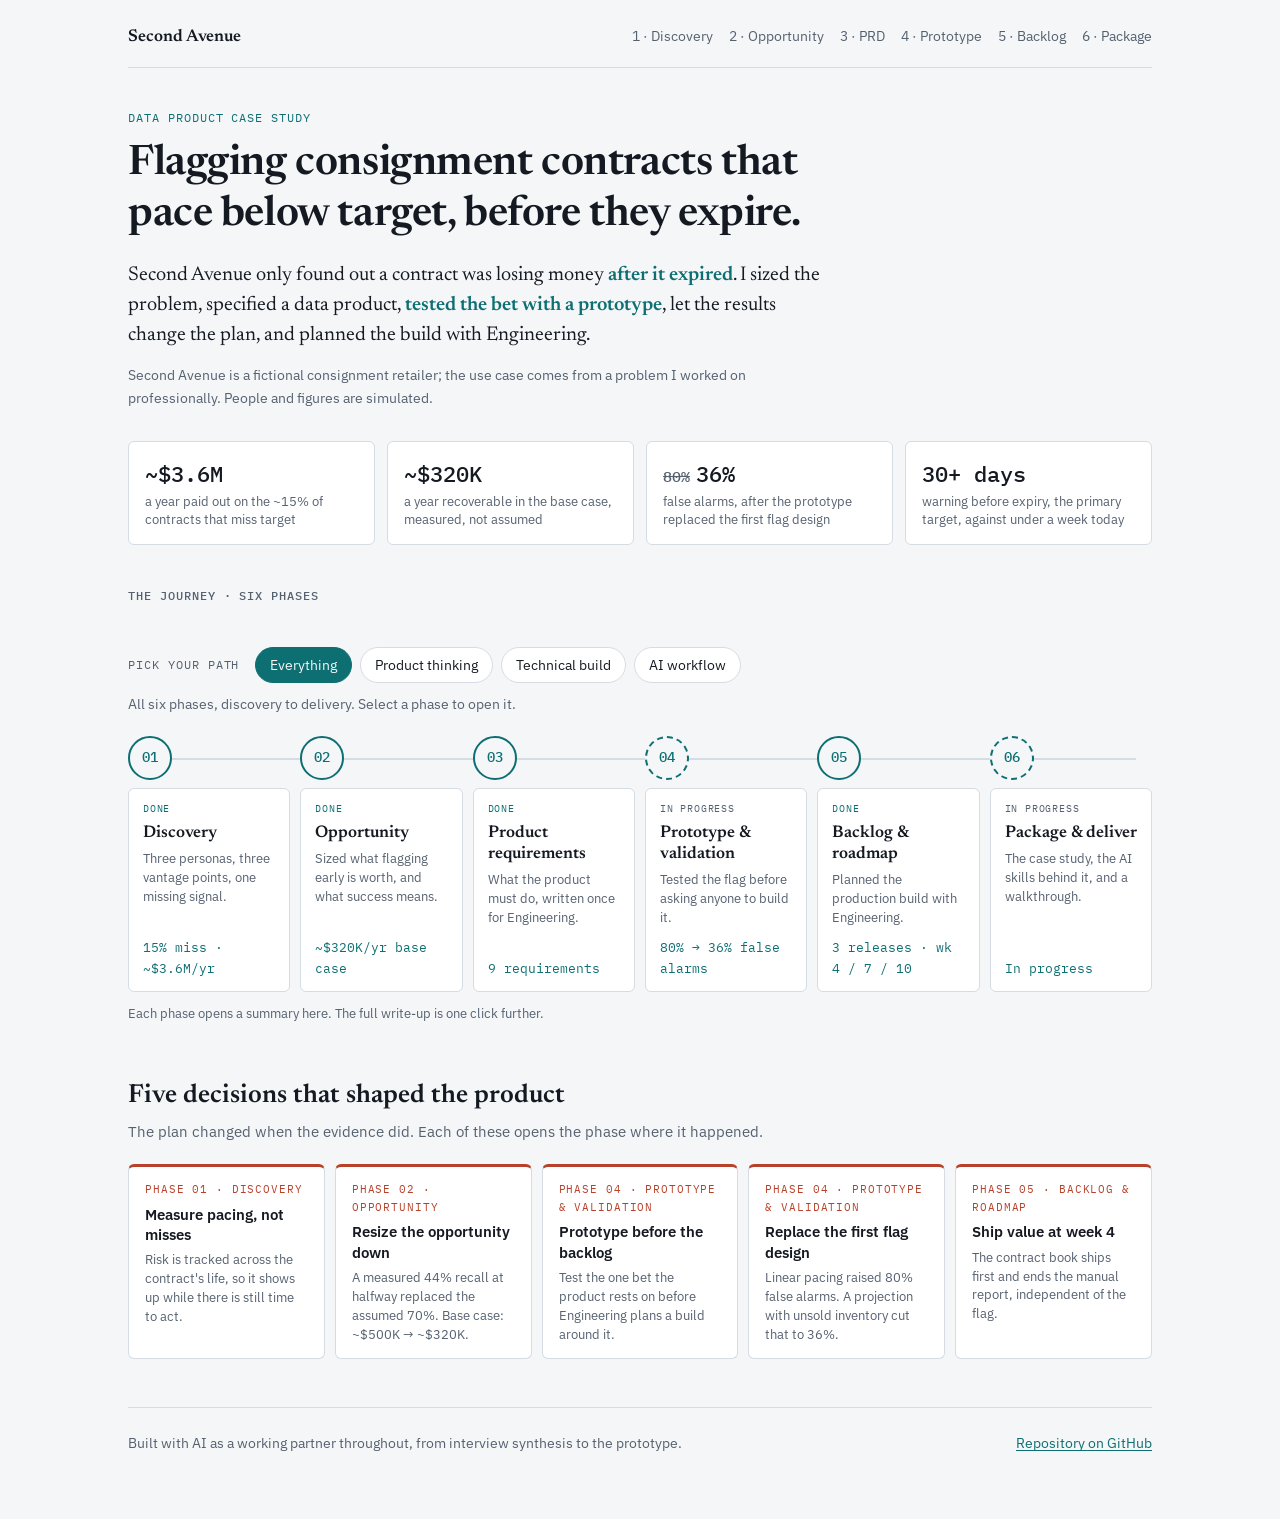
==== commit c61c0de3: "Phase 6: how AI was used, where I overrode it, how its work was checked; link from the landing page " ====
--- a/docs/index.html
+++ b/docs/index.html
@@ -163,6 +163,7 @@
     <a href="phase-3-prd.html">3 · PRD</a>
     <a href="phase-4-prototype.html">4 · Prototype</a>
     <a href="phase-5-backlog-roadmap.html">5 · Backlog</a>
+    <a href="phase-6-package.html">6 · Package</a>
   </nav>
 
   <header>
@@ -310,6 +311,8 @@
     pivot: null,
     visual: null,
     links: [
+      ["Full Phase 06 page", "phase-6-package.html", "Page"],
+      ["How I used AI", "phase-6-package.html#split-h", "Section"],
       ["Skills used in this case study", REPO + "/tree/main/skills", "GitHub"],
       ["prd-to-backlog skill", REPO + "/tree/main/skills/prd-to-backlog", "GitHub"]
     ],
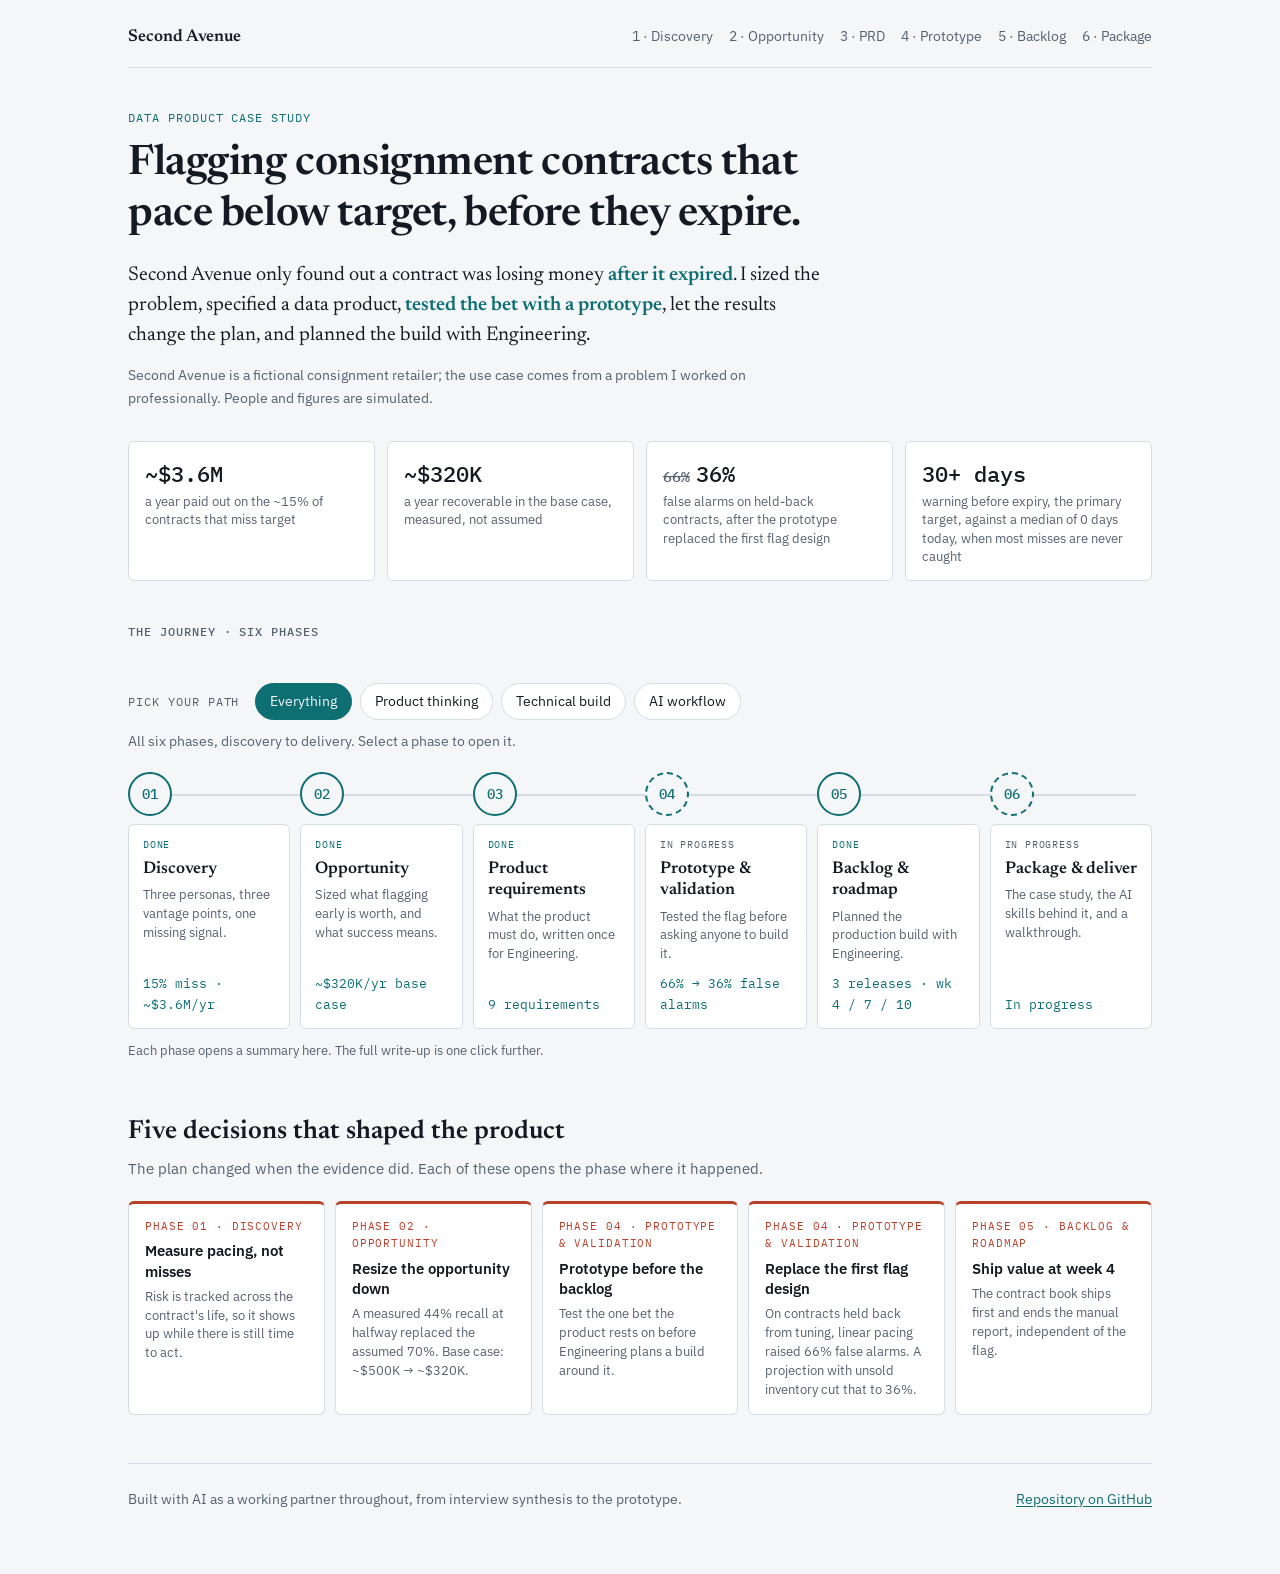
==== commit 45ad018b: "Fix contradictions found in the portfolio review - Status: README and Phase 4 now agree that the que" ====
--- a/docs/index.html
+++ b/docs/index.html
@@ -176,8 +176,8 @@
   <section class="kpis" aria-label="Headline numbers">
     <div class="kpi"><div class="v">~$3.6M</div><div class="k">a year paid out on the ~15% of contracts that miss target</div></div>
     <div class="kpi"><div class="v">~$320K</div><div class="k">a year recoverable in the base case, measured, not assumed</div></div>
-    <div class="kpi"><div class="v"><span class="was">80%</span>36%</div><div class="k">false alarms, after the prototype replaced the first flag design</div></div>
-    <div class="kpi"><div class="v">30+ days</div><div class="k">warning before expiry, the primary target, against under a week today</div></div>
+    <div class="kpi"><div class="v"><span class="was">66%</span>36%</div><div class="k">false alarms on held-back contracts, after the prototype replaced the first flag design</div></div>
+    <div class="kpi"><div class="v">30+ days</div><div class="k">warning before expiry, the primary target, against a median of 0 days today, when most misses are never caught</div></div>
   </section>
 
   <section aria-labelledby="journey-h">
@@ -260,19 +260,20 @@
     links: [
       ["Full PRD", "phase-3-prd.html", "Page"],
       ["Data product requirements", "phase-3-prd.html#dpr", "Section"],
-      ["Open questions for Engineering", "phase-3-prd.html#questions", "Section"]
+      ["Open questions for Engineering", "phase-3-prd.html#questions", "Section"],
+      ["opportunity-to-prd skill", REPO + "/tree/main/skills/opportunity-to-prd", "GitHub"]
     ]
   },
   {
     n: "04", id: "prototype", name: "Prototype & validation", status: "active", paths: ["tech", "ai"],
     out: "Tested the flag before asking anyone to build it.",
-    num: "80% → 36% false alarms",
+    num: "66% → 36% false alarms",
     did: [
       "Built a throwaway prototype in BigQuery: governed metrics on a simulated contract book and a replay of last year.",
       "Backtested the flag against the go-live criteria, then built the Ops morning list and Finance rollups.",
       "Added plain-language questions on top: Claude answers only through fixed, governed queries, or declines."
     ],
-    pivot: "The simple pacing flag failed with 80% false alarms. Counting unsold inventory brought that to 36% on contracts it wasn't tuned on.",
+    pivot: "The simple pacing flag failed, with 80% false alarms over last year and 66% on contracts held back from tuning. Counting unsold inventory brought that to 36% on the same held-back contracts.",
     visual: "phase4",
     links: [
       ["Full prototype write-up", "phase-4-prototype.html", "Page"],
@@ -314,6 +315,7 @@
       ["Full Phase 06 page", "phase-6-package.html", "Page"],
       ["How I used AI", "phase-6-package.html#split-h", "Section"],
       ["Skills used in this case study", REPO + "/tree/main/skills", "GitHub"],
+      ["opportunity-to-prd skill", REPO + "/tree/main/skills/opportunity-to-prd", "GitHub"],
       ["prd-to-backlog skill", REPO + "/tree/main/skills/prd-to-backlog", "GitHub"]
     ],
     todo: "Walkthrough video · link to come"
@@ -324,7 +326,7 @@
   { phase: 0, t: "Measure pacing, not misses", w: "Risk is tracked across the contract's life, so it shows up while there is still time to act." },
   { phase: 1, t: "Resize the opportunity down", w: "A measured 44% recall at halfway replaced the assumed 70%. Base case: ~$500K → ~$320K." },
   { phase: 3, t: "Prototype before the backlog", w: "Test the one bet the product rests on before Engineering plans a build around it." },
-  { phase: 3, t: "Replace the first flag design", w: "Linear pacing raised 80% false alarms. A projection with unsold inventory cut that to 36%." },
+  { phase: 3, t: "Replace the first flag design", w: "On contracts held back from tuning, linear pacing raised 66% false alarms. A projection with unsold inventory cut that to 36%." },
   { phase: 4, t: "Ship value at week 4", w: "The contract book ships first and ends the manual report, independent of the flag." }
 ];
 
@@ -349,7 +351,7 @@
       <div class="bar"><span>Should-have</span><span class="track-b"><span class="fill" style="width:22%;display:block;opacity:.55"></span></span><span class="val">2</span></div>
     </div><p class="label" style="text-transform:none;letter-spacing:0;font-family:var(--font-body);font-size:.8125rem">Every backlog story traces back to one of them.</p></div>`,
   phase4: `<div class="mini"><h3>False alarms on unseen contracts</h3><div class="bars">
-      <div class="bar"><span>Linear pacing</span><span class="track-b"><span class="fill bad" style="width:80%;display:block"></span></span><span class="val">80%</span></div>
+      <div class="bar"><span>Linear pacing</span><span class="track-b"><span class="fill bad" style="width:66%;display:block"></span></span><span class="val">66%</span></div>
       <div class="bar"><span>Projection</span><span class="track-b"><span class="fill" style="width:36%;display:block"></span></span><span class="val">36%</span></div>
       <div class="bar"><span>Guardrail</span><span class="track-b"><span class="fill" style="width:40%;display:block;opacity:.35"></span></span><span class="val">≤40%</span></div>
     </div></div>`,
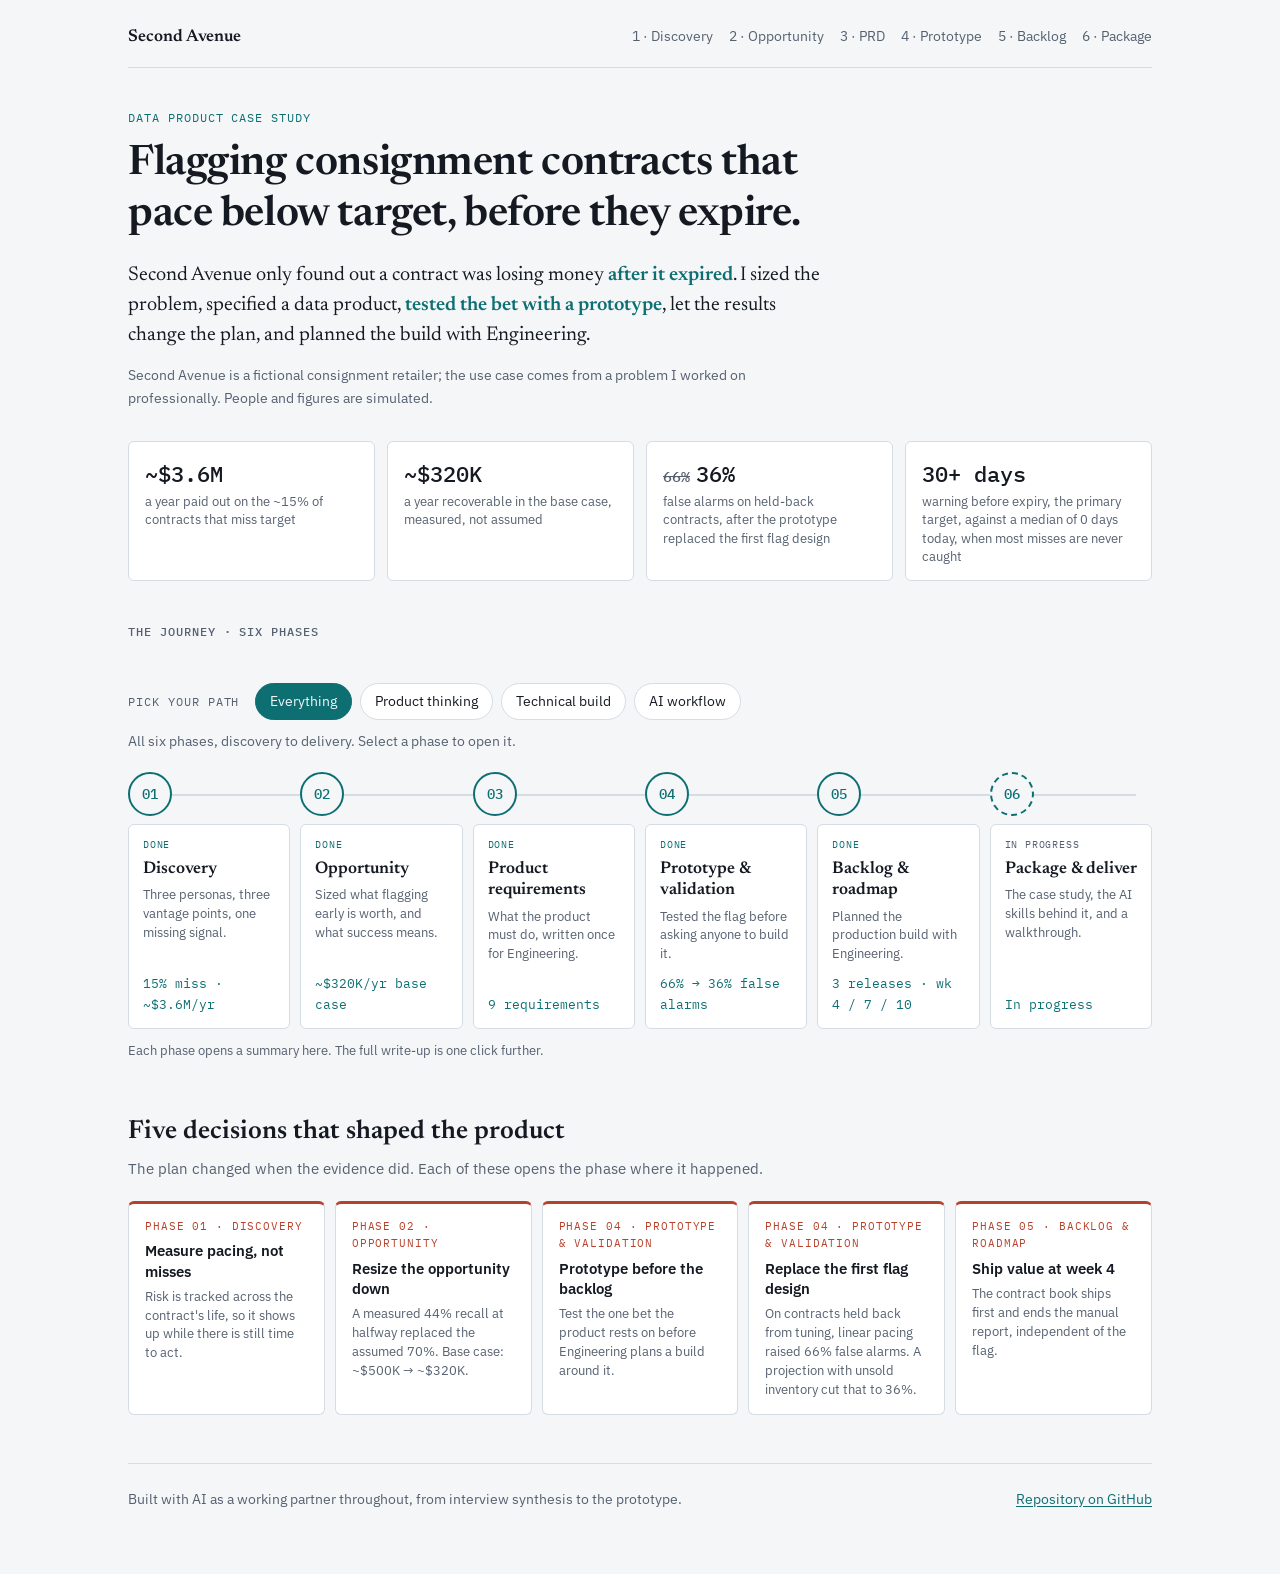
==== commit ec025d9d: "Publish the walkthrough video - Phase 6 embeds the recorded walkthrough, with a link to YouTube - La" ====
--- a/docs/index.html
+++ b/docs/index.html
@@ -265,7 +265,7 @@
     ]
   },
   {
-    n: "04", id: "prototype", name: "Prototype & validation", status: "active", paths: ["tech", "ai"],
+    n: "04", id: "prototype", name: "Prototype & validation", status: "done", paths: ["tech", "ai"],
     out: "Tested the flag before asking anyone to build it.",
     num: "66% → 36% false alarms",
     did: [
@@ -279,9 +279,9 @@
       ["Full prototype write-up", "phase-4-prototype.html", "Page"],
       ["Results", "phase-4-prototype.html#results", "Section"],
       ["What the prototype changed", "phase-4-prototype.html#changed", "Section"],
-      ["Prototype code", REPO + "/tree/main/prototype", "GitHub"]
-    ],
-    todo: "Walkthrough video · link to come"
+      ["Prototype code", REPO + "/tree/main/prototype", "GitHub"],
+      ["Walkthrough video", "https://youtu.be/5c_hqZ8J5YQ", "YouTube"]
+    ]
   },
   {
     n: "05", id: "backlog", name: "Backlog & roadmap", status: "done", paths: ["product", "ai"],
@@ -316,9 +316,9 @@
       ["How I used AI", "phase-6-package.html#split-h", "Section"],
       ["Skills used in this case study", REPO + "/tree/main/skills", "GitHub"],
       ["opportunity-to-prd skill", REPO + "/tree/main/skills/opportunity-to-prd", "GitHub"],
-      ["prd-to-backlog skill", REPO + "/tree/main/skills/prd-to-backlog", "GitHub"]
-    ],
-    todo: "Walkthrough video · link to come"
+      ["prd-to-backlog skill", REPO + "/tree/main/skills/prd-to-backlog", "GitHub"],
+      ["Walkthrough video", "https://youtu.be/5c_hqZ8J5YQ", "YouTube"]
+    ]
   }
 ];
 
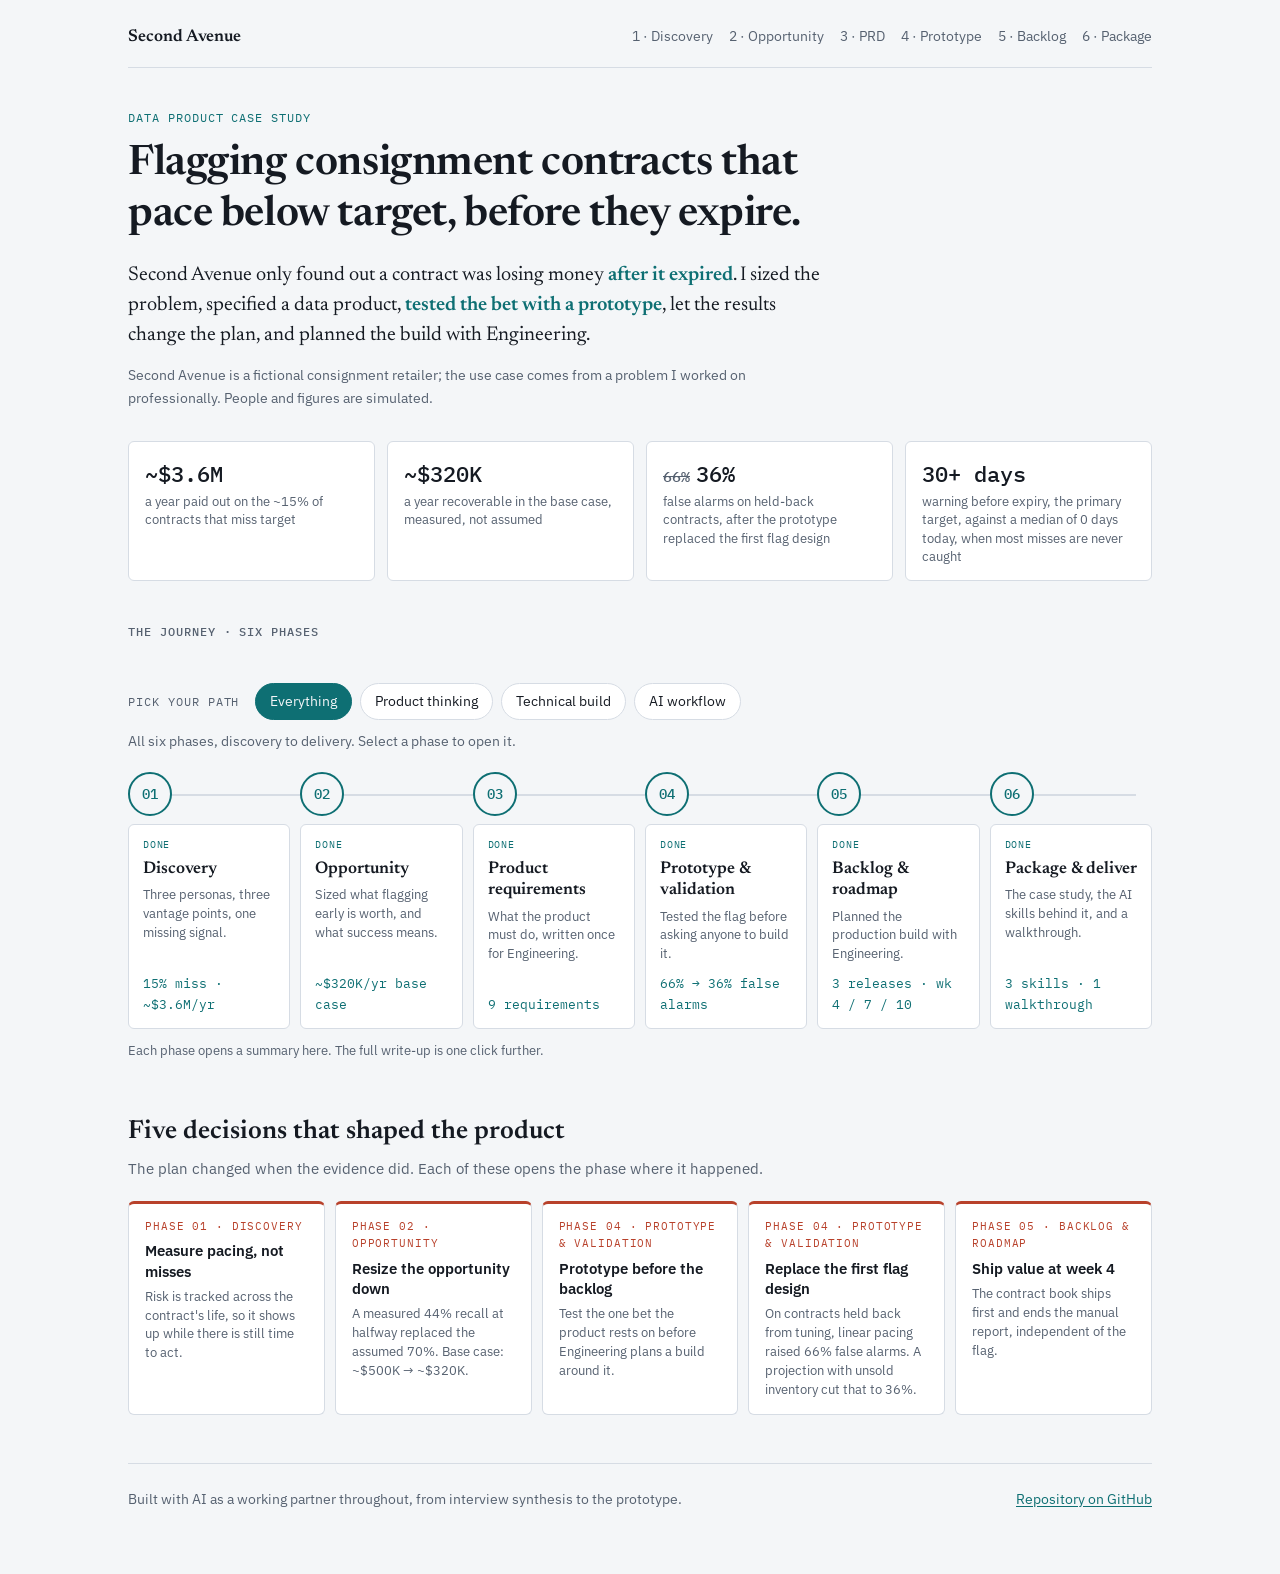
==== commit 7648ba8f: "Phase 6: what I'd do differently; Phase 6 done Four reflections, in phase order: observation session" ====
--- a/docs/index.html
+++ b/docs/index.html
@@ -301,9 +301,9 @@
     ]
   },
   {
-    n: "06", id: "package", name: "Package & deliver", status: "active", paths: ["ai"],
+    n: "06", id: "package", name: "Package & deliver", status: "done", paths: ["ai"],
     out: "The case study, the AI skills behind it, and a walkthrough.",
-    num: "In progress",
+    num: "3 skills · 1 walkthrough",
     did: [
       "This page: one place to follow the work at whatever depth you want.",
       "The Claude skills written along the way, each packaging one step of the workflow so it runs the same way every time.",
